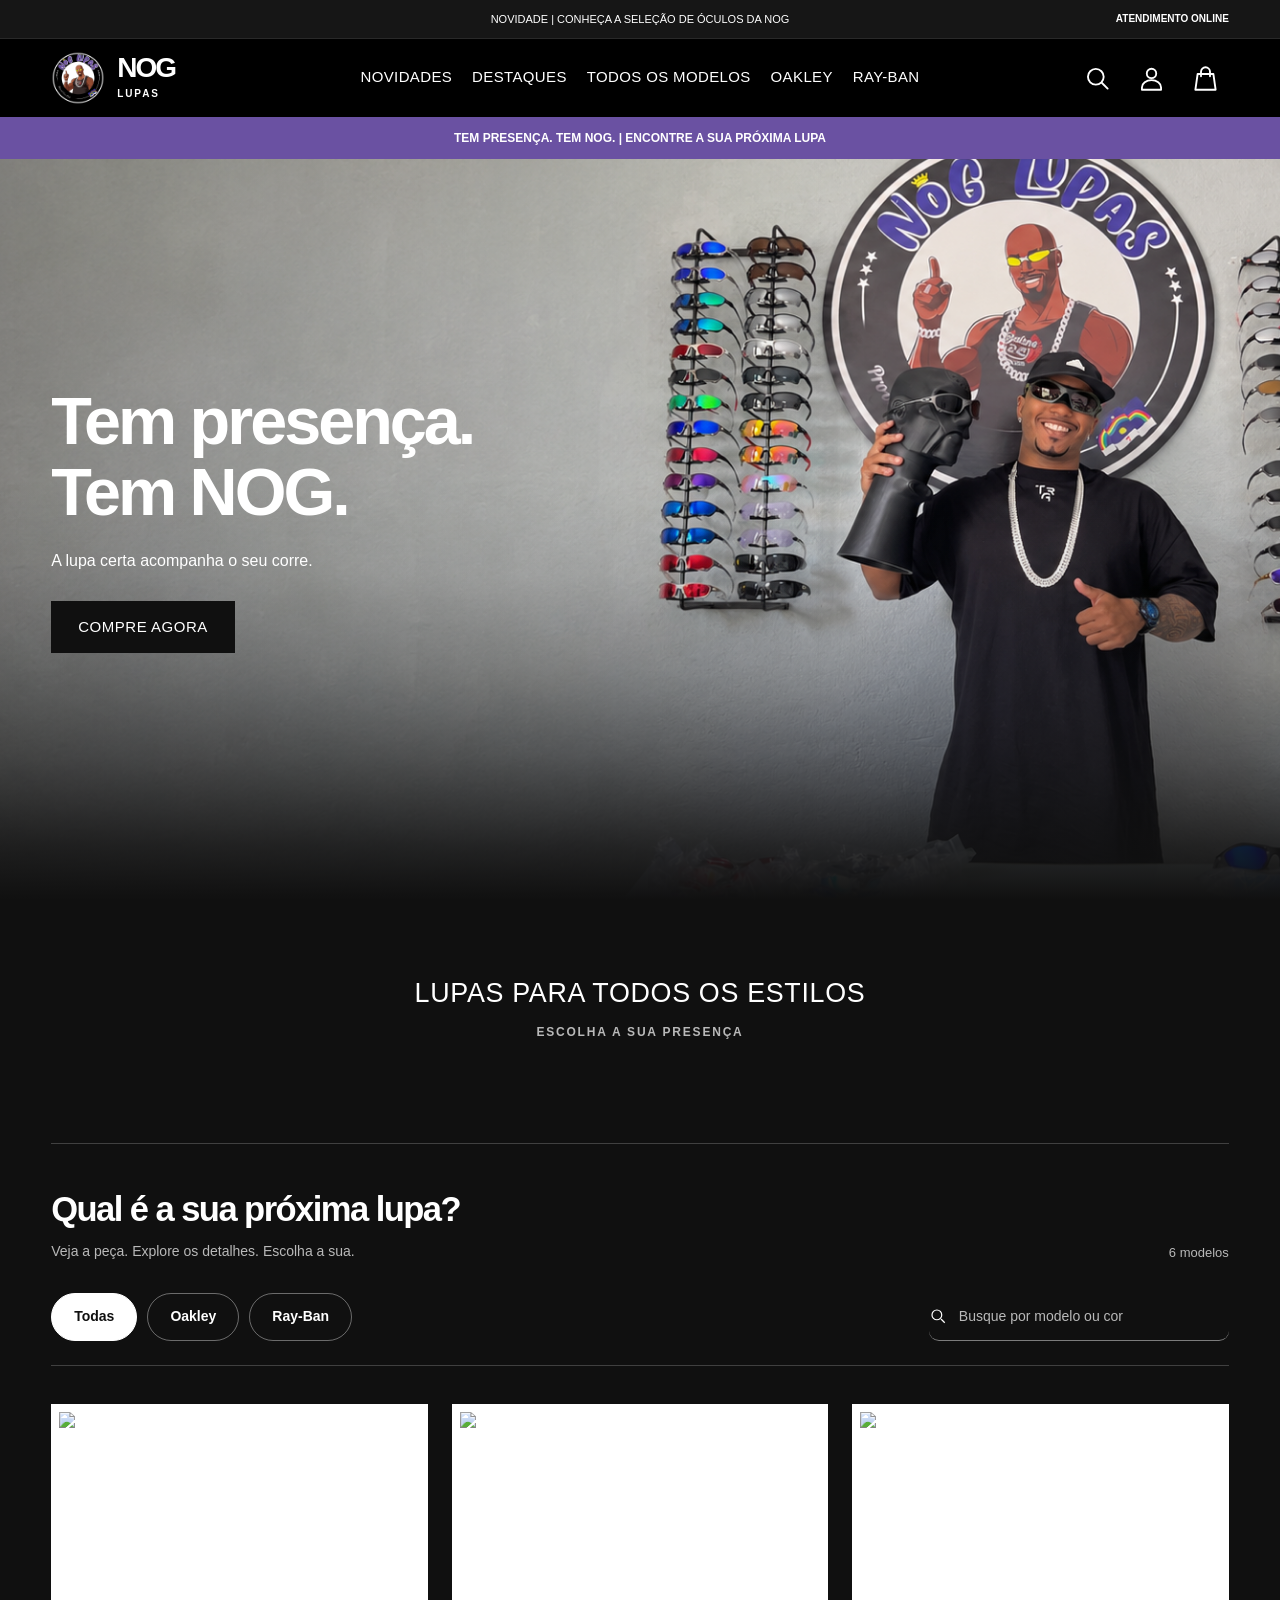
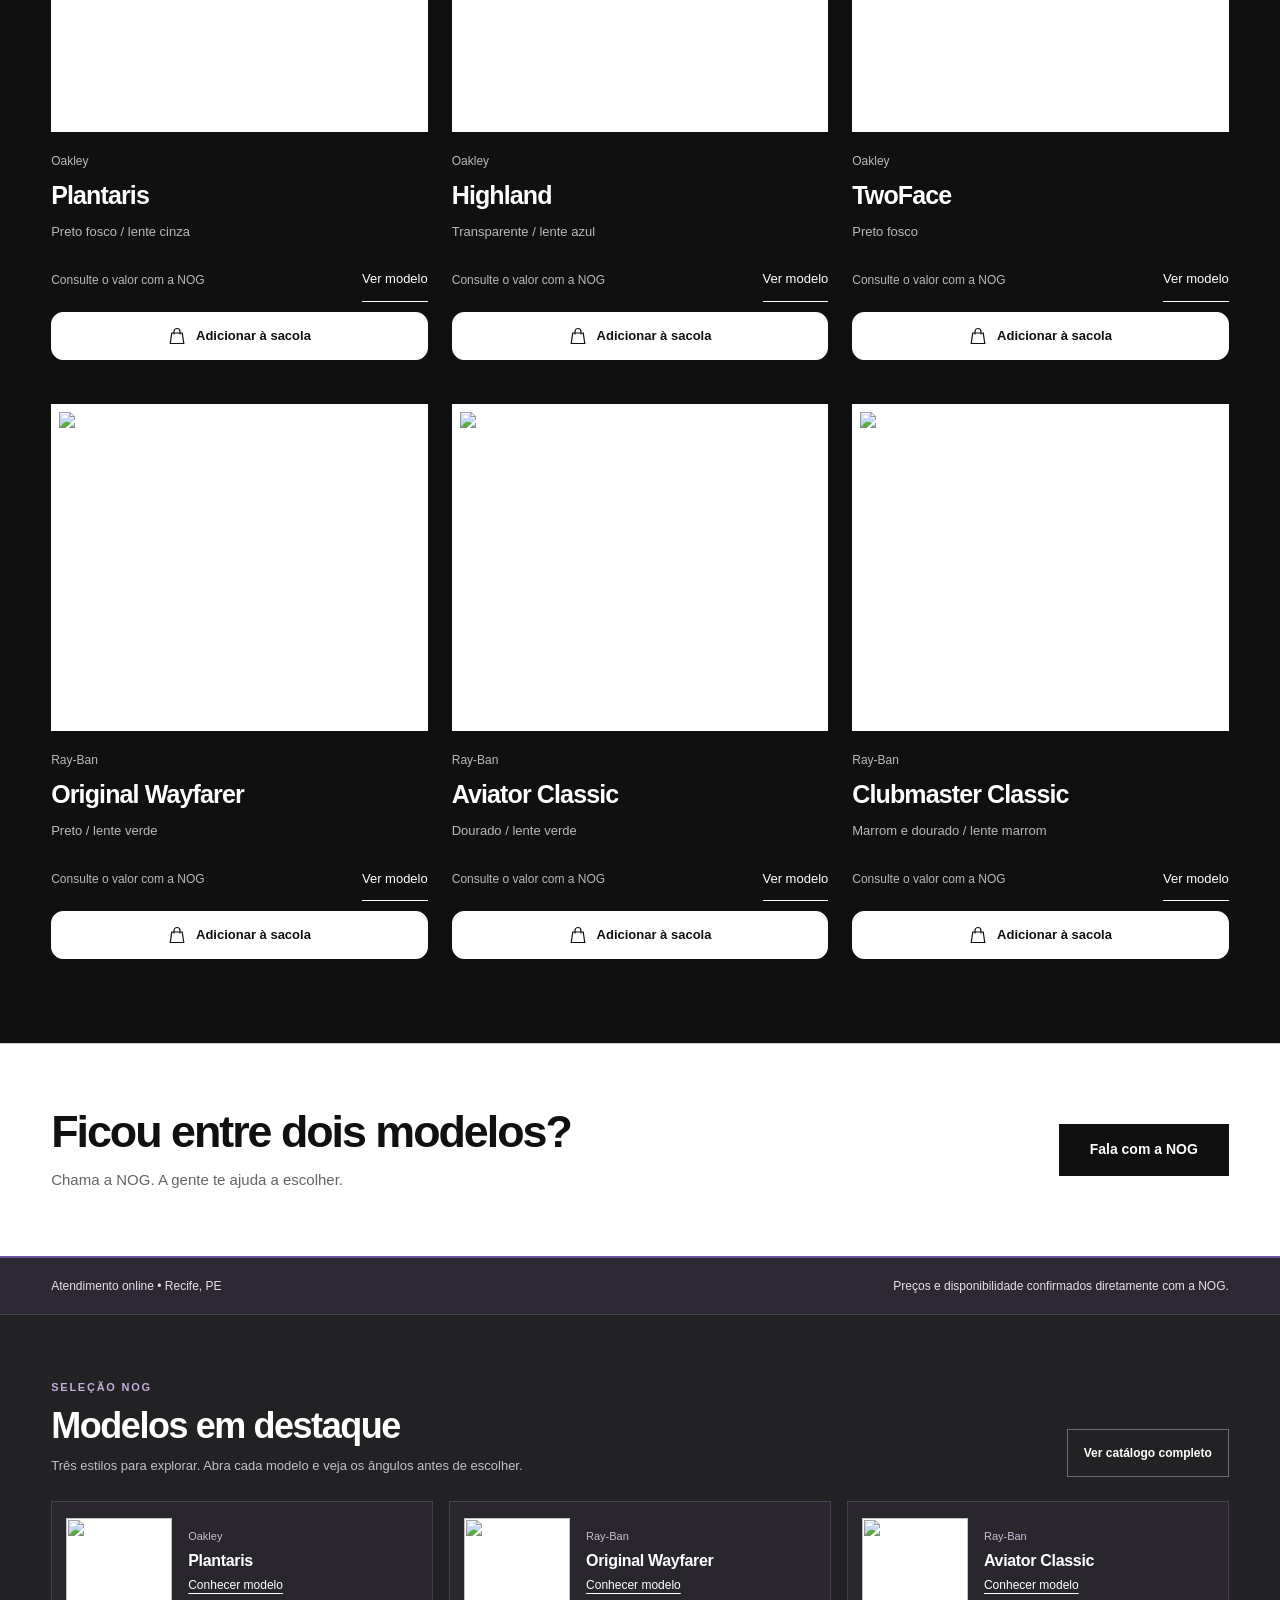
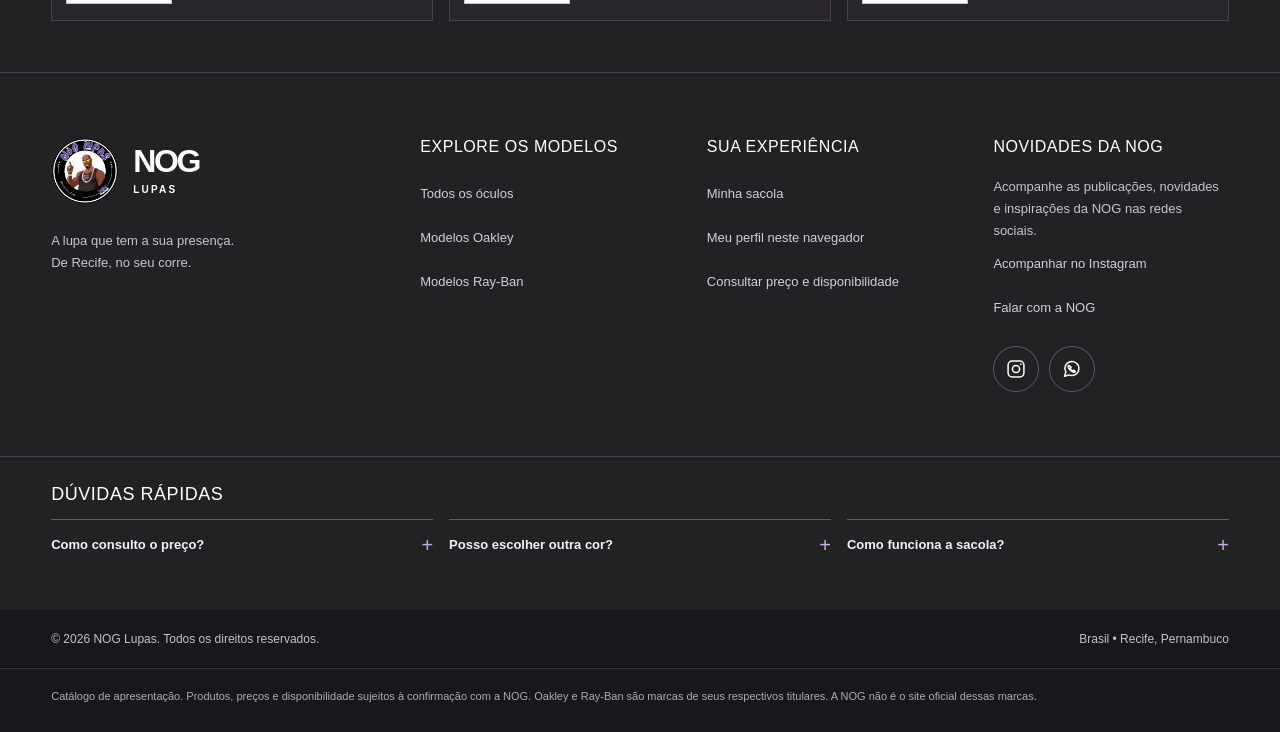
==== index.html @ bde52655 "feat: publica site NOG Lupas com cabeçalho roxo, catálogo e destaques" ====
<!doctype html>
<html lang="pt-BR">

<head>
    <meta charset="utf-8">
    <meta name="viewport" content="width=device-width, initial-scale=1">
    <meta name="theme-color" content="#101010">
    <meta name="description" content="NOG Lupas. Escolha seu modelo, explore os detalhes e fale com a NOG.">
    <title>NOG Lupas | Escolha seu próximo olhar</title>

    <link rel="icon" href="assets/logo.webp?v=20261110" type="image/webp">
    <link rel="shortcut icon" href="assets/logo.webp?v=20261110" type="image/webp">
    <link rel="apple-touch-icon" href="assets/logo.webp?v=20261110">

    <script src="nog-ajustes.js?v=20261110"></script>

    <style>
        :root {
            --black: #101010;
            --white: #fff;
            --surface: #f2f2f2;
            --grey: #656565;
            --line: #d4d4d4;
            --green: #126544;
            --shade: rgba(0, 0, 0, .64);
            --font: Arial, Helvetica, sans-serif;
            --gutter: clamp(20px, 4vw, 72px);
        }

        * {
            box-sizing: border-box;
        }

        html {
            overflow-x: clip;
            scroll-padding-top: 100px;
            scroll-behavior: smooth;
        }

        body {
            margin: 0;
            overflow-x: clip;
            background: var(--white);
            color: var(--black);
            font: 16px/1.5 var(--font);
        }

        button,
        input,
        select {
            font: inherit;
            color: inherit;
        }

        button,
        a,
        input,
        select,
        summary {
            -webkit-tap-highlight-color: transparent;
        }

        button {
            cursor: pointer;
            border-radius: 0;
        }

        a {
            color: inherit;
            text-decoration: none;
        }

        img {
            display: block;
            max-width: 100%;
        }

        h1,
        h2,
        h3,
        p {
            margin: 0;
        }

        h1,
        h2,
        h3 {
            line-height: 1.06;
            letter-spacing: -.045em;
            text-wrap: balance;
            overflow-wrap: break-word;
        }

        button:disabled {
            opacity: .45;
            cursor: not-allowed;
        }

        button:active,
        .cta:active {
            transform: translateY(1px);
        }

        :is(a, button, input, select, summary, [tabindex]):focus-visible {
            outline: 3px solid var(--green);
            outline-offset: 4px;
        }

        .site-header :focus-visible,
        .hero :focus-visible {
            outline-color: var(--white);
        }

        [hidden] {
            display: none !important;
        }

        svg {
            width: 22px;
            height: 22px;
            stroke: currentColor;
            stroke-width: 1.6;
            fill: none;
            flex-shrink: 0;
        }

        .shell {
            max-width: 1560px;
            margin-inline: auto;
            padding-inline: var(--gutter);
        }

        .skip {
            position: fixed;
            top: -100px;
            left: 20px;
            z-index: 100;
            padding: 12px;
            background: var(--white);
        }

        .skip:focus {
            top: 10px;
        }

        .site-header {
            position: sticky;
            top: 0;
            z-index: 30;
            background: var(--black);
            color: var(--white);
        }

        .header-inner {
            height: 88px;
            display: flex;
            align-items: center;
            justify-content: space-between;
            gap: 24px;
        }

        .brand {
            display: flex;
            gap: 12px;
            align-items: center;
            flex-shrink: 0;
        }

        .brand img {
            width: 52px;
            height: 52px;
            border-radius: 50%;
            object-fit: contain;
            filter: none !important;
            opacity: 1 !important;
            mix-blend-mode: normal !important;
            background: transparent !important;
        }

        .brand strong {
            font-size: 27px;
            letter-spacing: -.06em;
            line-height: 1;
        }

        .brand small {
            display: block;
            font-size: 11px;
            letter-spacing: .16em;
            margin-top: 4px;
        }

        .main-nav {
            display: flex;
            align-items: center;
            gap: 36px;
        }

        .main-nav a {
            font-size: 14px;
            min-height: 48px;
            display: flex;
            align-items: center;
            border-bottom: 2px solid transparent;
        }

        .main-nav a:hover {
            border-bottom-color: currentColor;
        }

        .header-actions {
            display: flex;
            gap: 12px;
            align-items: center;
        }

        .icon-btn {
            border: 1px solid transparent;
            background: transparent;
            min-width: 48px;
            min-height: 48px;
            display: inline-flex;
            align-items: center;
            justify-content: center;
            padding: 10px;
        }

        .icon-btn:hover {
            border-color: currentColor;
        }

        .contact-link {
            min-height: 48px;
            display: flex;
            align-items: center;
            font-size: 13px;
            gap: 10px;
        }

        .menu-button {
            display: none;
        }

        .mobile-nav {
            padding: 8px var(--gutter) 20px;
            border-top: 1px solid var(--grey);
        }

        .mobile-nav a {
            display: flex;
            min-height: 50px;
            align-items: center;
            font-size: 15px;
        }

        .hero {
            height: calc(100svh - 88px);
            min-height: 560px;
            max-height: 1000px;
            position: relative;
            isolation: isolate;
            color: var(--white);
            background: var(--black);
            display: flex;
            align-items: end;
            justify-content: center;
            text-align: center;
        }

        .hero>img {
            position: absolute;
            inset: 0;
            width: 100%;
            height: 100%;
            object-fit: cover;
            object-position: center 42%;
            z-index: -2;
        }

        .hero::after {
            content: "";
            position: absolute;
            inset: 45% 0 0;
            background: linear-gradient(transparent, var(--shade));
            z-index: -1;
        }

        .hero-copy {
            padding: 40px 20px 56px;
        }

        .hero h1 {
            font-size: clamp(42px, 5vw, 78px);
            font-weight: 700;
            max-width: 900px;
            margin: auto;
        }

        .hero p {
            font-size: 16px;
            margin: 18px 0 24px;
        }

        .cta {
            display: inline-flex;
            justify-content: center;
            align-items: center;
            min-height: 52px;
            padding: 12px 30px;
            border: 1px solid var(--white);
            background: var(--white);
            color: var(--black);
            font-size: 14px;
            font-weight: 700;
            white-space: nowrap;
        }

        .cta:hover {
            background: var(--black);
            color: var(--white);
        }

        .catalog {
            padding-block: 72px;
        }

        .catalog-head {
            display: flex;
            align-items: end;
            justify-content: space-between;
            gap: 24px;
        }

        .catalog h2 {
            font-size: clamp(34px, 4vw, 52px);
        }

        .catalog-head p {
            color: var(--grey);
            margin-top: 12px;
            font-size: 15px;
        }

        .catalog-count {
            font-size: 13px;
            white-space: nowrap;
            color: var(--grey);
        }

        .toolbar {
            display: flex;
            align-items: center;
            justify-content: space-between;
            gap: 24px;
            border-bottom: 1px solid var(--line);
            margin: 32px 0;
            padding-bottom: 20px;
        }

        .brand-filters {
            display: flex;
            gap: 8px;
        }

        .filter {
            min-height: 48px;
            padding: 10px 24px;
            background: var(--white);
            border: 1px solid var(--line);
            font-size: 14px;
            white-space: nowrap;
        }

        .filter:hover {
            border-color: var(--black);
        }

        .filter[aria-pressed="true"] {
            background: var(--black);
            color: var(--white);
            border-color: var(--black);
        }

        .search-box {
            display: flex;
            align-items: center;
            gap: 12px;
            border-bottom: 1px solid var(--grey);
            width: min(100%, 300px);
        }

        .search-box input {
            width: 100%;
            border: 0;
            background: transparent;
            min-height: 48px;
            min-width: 0;
            font-size: 14px;
            padding: 8px 0;
        }

        .search-box svg {
            width: 18px;
        }

        .product-grid {
            display: grid;
            grid-template-columns: repeat(3, minmax(0, 1fr));
            gap: 44px 24px;
        }

        .product {
            min-width: 0;
        }

        .product-open {
            width: 100%;
            display: block;
            border: 0;
            padding: 0;
            text-align: left;
            background: transparent;
        }

        .product-image {
            position: relative;
            aspect-ratio: 1.15;
            background: var(--surface);
            display: flex;
            align-items: center;
            justify-content: center;
            padding: 20px;
            overflow: clip;
        }

        .product-image img {
            width: 100%;
            height: 100%;
            object-fit: contain;
            mix-blend-mode: normal;
            background: transparent;
        }

        .product-open:hover .product-name {
            text-decoration: underline;
            text-underline-offset: 5px;
        }

        .view-label {
            position: absolute;
            bottom: 12px;
            right: 16px;
            font-size: 11px;
            display: flex;
            gap: 6px;
            align-items: center;
        }

        .view-label svg {
            width: 16px;
            height: 16px;
        }

        .product-brand {
            display: block;
            font-size: 12px;
            color: var(--grey);
            margin-top: 20px;
        }

        .product-name {
            display: block;
            font-size: 25px;
            margin-top: 7px;
            font-weight: 700;
            letter-spacing: -.035em;
        }

        .product-color {
            font-size: 13px;
            color: var(--grey);
            margin-top: 8px;
            display: block;
        }

        .product-bottom {
            margin-top: 16px;
            display: flex;
            align-items: center;
            justify-content: space-between;
            gap: 12px;
            flex-wrap: wrap;
        }

        .product-bottom>span {
            font-size: 12px;
            color: var(--grey);
        }

        .detail-button {
            border: 0;
            border-bottom: 1px solid var(--black);
            background: transparent;
            padding: 8px 0;
            min-height: 44px;
            font-size: 13px;
        }

        .detail-button:hover {
            color: var(--green);
        }

        .empty {
            padding: 60px 0;
        }

        .empty p {
            color: var(--grey);
            margin-top: 10px;
        }

        .empty button {
            margin-top: 20px;
        }

        .closing {
            border-top: 1px solid var(--line);
            padding-block: 64px;
            display: flex;
            gap: 32px;
            justify-content: space-between;
            align-items: center;
        }

        .closing h2 {
            font-size: clamp(30px, 3.5vw, 48px);
            max-width: 650px;
        }

        .closing p {
            margin-top: 14px;
            color: var(--grey);
            font-size: 15px;
        }

        .cta-dark {
            background: var(--black);
            color: var(--white);
            border-color: var(--black);
        }

        .cta-dark:hover {
            background: var(--green);
            border-color: var(--green);
        }

        footer {
            border-top: 1px solid var(--line);
            padding-block: 28px;
        }

        .footer-top {
            display: flex;
            align-items: center;
            justify-content: space-between;
            gap: 24px;
            font-size: 13px;
        }

        .footer-links {
            display: flex;
            gap: 24px;
        }

        .footer-links a {
            display: inline-flex;
            align-items: center;
            min-height: 44px;
        }

        .credits {
            color: var(--grey);
            font-size: 11px;
            margin-top: 20px;
            max-width: 960px;
        }

        .credits a {
            text-decoration: underline;
            text-underline-offset: 3px;
        }

        .product-dialog {
            border: 0;
            padding: 0;
            width: calc(100% - 48px);
            max-width: 1320px;
            max-height: calc(100svh - 48px);
            background: var(--white);
            color: var(--black);
            overflow: auto;
        }

        .product-dialog::backdrop {
            background: var(--shade);
        }

        .dialog-close {
            position: absolute;
            right: 12px;
            top: 12px;
            z-index: 4;
            background: var(--white);
        }

        .product-layout {
            display: grid;
            grid-template-columns: minmax(0, 1.5fr) minmax(0, 1fr);
        }

        .viewer-side {
            min-width: 0;
            background: var(--white);
            padding: 36px 28px 24px;
            display: flex;
            flex-direction: column;
        }

        .viewer-stage {
            height: 440px;
            display: flex;
            align-items: center;
            justify-content: center;
            touch-action: pan-y;
            cursor: grab;
            overflow: clip;
            position: relative;
        }

        .viewer-stage:active {
            cursor: grabbing;
        }

        .viewer-stage img {
            width: 100%;
            height: 100%;
            object-fit: contain;
            mix-blend-mode: normal;
            background: transparent;
            user-select: none;
            -webkit-user-drag: none;
        }

        .viewer-stage.zoomed {
            cursor: zoom-out;
        }

        .viewer-stage.zoomed img {
            transform: scale(1.55);
        }

        .image-error {
            font-size: 14px;
            padding: 24px;
            text-align: center;
            color: var(--grey);
        }

        .angle-controls {
            display: flex;
            justify-content: space-between;
            align-items: center;
            gap: 12px;
        }

        .angle-title {
            font-size: 12px;
            min-height: 24px;
            display: flex;
            align-items: center;
            justify-content: center;
            text-align: center;
            color: var(--grey);
        }

        .angle-control-center {
            display: flex;
            gap: 8px;
            align-items: center;
        }

        .viewer-help {
            font-size: 12px;
            color: var(--grey);
            text-align: center;
            margin-top: 16px;
        }

        .thumbnails {
            display: flex;
            gap: 8px;
            overflow-x: auto;
            padding: 12px 4px 6px;
            margin-top: 10px;
        }

        .thumbnail {
            flex: 0 0 72px;
            width: 72px;
            height: 64px;
            background: var(--white);
            border: 1px solid var(--line);
            padding: 4px;
        }

        .thumbnail[aria-pressed="true"] {
            border: 2px solid var(--black);
        }

        .thumbnail img {
            width: 100%;
            height: 100%;
            object-fit: contain;
            mix-blend-mode: normal;
        }

        .product-info {
            padding: 68px 36px 36px;
        }

        .modal-brand {
            font-size: 13px;
            color: var(--grey);
            margin-bottom: 10px;
        }

        .product-info h2 {
            font-size: 40px;
        }

        .modal-color {
            font-size: 15px;
            margin-top: 16px;
            color: var(--grey);
        }

        .model-description {
            font-size: 15px;
            margin-top: 26px;
            max-width: 360px;
        }

        .model-code {
            font-size: 12px;
            color: var(--grey);
            margin-top: 16px;
        }

        .request-label {
            font-size: 13px;
            display: block;
            margin-top: 28px;
        }

        .request-input {
            border: 1px solid var(--grey);
            padding: 12px;
            min-height: 48px;
            width: 100%;
            margin-top: 8px;
            font-size: 14px;
        }

        .product-info .cta {
            margin-top: 24px;
            width: 100%;
            padding-inline: 12px;
        }

        .secondary-action {
            display: block;
            background: transparent;
            border: 0;
            text-decoration: underline;
            text-underline-offset: 4px;
            min-height: 44px;
            font-size: 12px;
            padding: 10px 0;
        }

        .request-status {
            font-size: 11px;
            color: var(--grey);
            min-height: 34px;
            margin-top: 4px;
        }

        .details {
            border-top: 1px solid var(--line);
            margin-top: 24px;
        }

        .details summary {
            min-height: 52px;
            display: flex;
            align-items: center;
            justify-content: space-between;
            cursor: pointer;
            font-size: 13px;
            list-style: none;
        }

        .details summary::after {
            content: "+";
            font-size: 22px;
        }

        .details[open] summary::after {
            content: "−";
        }

        .details p {
            font-size: 12px;
            color: var(--grey);
            padding-bottom: 12px;
        }

        .details a {
            text-decoration: underline;
        }

        .modal-pager {
            display: flex;
            border-top: 1px solid var(--line);
            justify-content: space-between;
            padding: 12px 24px;
            gap: 16px;
        }

        .modal-pager button {
            min-height: 44px;
            background: transparent;
            border: 0;
            font-size: 13px;
        }

        .sr-only {
            position: absolute;
            width: 1px;
            height: 1px;
            clip-path: inset(50%);
            overflow: clip;
            white-space: nowrap;
        }

        @media (min-width: 1800px) {
            .hero>img {
                object-position: center 35%;
            }
        }

        @media (max-width: 900px) {
            .main-nav {
                gap: 20px;
            }

            .contact-link span {
                display: none;
            }

            .header-actions {
                gap: 0;
            }

            .product-layout {
                grid-template-columns: minmax(0, 1.2fr) minmax(0, 1fr);
            }

            .viewer-stage {
                height: 340px;
            }

            .product-info {
                padding: 64px 24px 24px;
            }

            .product-info h2 {
                font-size: 32px;
            }

            .viewer-side {
                padding-inline: 16px;
            }
        }

        @media (max-width: 700px) {
            html {
                scroll-padding-top: 80px;
            }

            .header-inner {
                height: 76px;
            }

            .brand img {
                width: 44px;
                height: 44px;
            }

            .brand strong {
                font-size: 24px;
            }

            .brand small {
                font-size: 10px;
            }

            .main-nav {
                display: none;
            }

            .menu-button {
                display: inline-flex;
            }

            .hero {
                height: calc(100svh - 76px);
                min-height: 540px;
            }

            .hero>img {
                object-position: 36% center;
            }

            .hero-copy {
                padding-bottom: 44px;
                width: 100%;
            }

            .hero h1 {
                font-size: 44px;
                max-width: 340px;
            }

            .hero p {
                font-size: 14px;
                max-width: 280px;
                margin: 16px auto 24px;
            }

            .catalog {
                padding-block: 44px;
            }

            .catalog-head {
                align-items: start;
            }

            .catalog-head h2 {
                font-size: 33px;
            }

            .catalog-head p {
                font-size: 13px;
            }

            .catalog-count {
                font-size: 11px;
                padding-top: 8px;
            }

            .toolbar {
                display: block;
                margin-block: 24px;
                padding-bottom: 16px;
            }

            .brand-filters {
                display: grid;
                grid-template-columns: repeat(3, minmax(0, 1fr));
                gap: 8px;
            }

            .filter {
                padding: 10px 12px;
                font-size: 13px;
            }

            .search-box {
                width: 100%;
                margin-top: 16px;
            }

            .product-grid {
                grid-template-columns: repeat(2, minmax(0, 1fr));
                gap: 28px 12px;
            }

            .product-image {
                aspect-ratio: 1;
                padding: 8px;
            }

            .view-label {
                font-size: 9px;
                bottom: 8px;
                right: 8px;
            }

            .view-label svg {
                width: 13px;
                height: 13px;
            }

            .product-brand {
                margin-top: 14px;
                font-size: 11px;
            }

            .product-name {
                font-size: 21px;
            }

            .product-color {
                font-size: 11px;
                min-height: 34px;
            }

            .product-bottom {
                display: block;
                margin-top: 8px;
            }

            .product-bottom>span {
                font-size: 10px;
                display: block;
            }

            .detail-button {
                font-size: 12px;
            }

            .closing {
                padding-block: 40px;
                display: block;
            }

            .closing h2 {
                font-size: 33px;
            }

            .closing p {
                font-size: 14px;
            }

            .closing .cta {
                margin-top: 24px;
            }

            .footer-top {
                align-items: start;
                flex-direction: column;
                gap: 12px;
            }

            .footer-links {
                gap: 24px;
            }

            .product-dialog {
                width: calc(100% - 20px);
                max-height: calc(100svh - 20px);
            }

            .product-layout {
                grid-template-columns: minmax(0, 1fr);
            }

            .viewer-side {
                padding: 44px 12px 16px;
            }

            .viewer-stage {
                height: 260px;
            }

            .viewer-help {
                font-size: 11px;
            }

            .thumbnail {
                flex-basis: 64px;
                width: 64px;
                height: 56px;
            }

            .product-info {
                padding: 28px 24px;
            }

            .product-info h2 {
                font-size: 34px;
            }

            .model-description {
                margin-top: 20px;
            }

            .modal-pager {
                padding-inline: 16px;
            }

            .modal-pager button {
                font-size: 12px;
            }

            .viewer-stage.zoomed img {
                transform: scale(1.25);
            }
        }

        @media (prefers-reduced-motion: reduce) {
            html {
                scroll-behavior: auto;
            }

            *,
            *::before,
            *::after {
                animation: none !important;
                transition: none !important;
            }
        }
    </style>
</head>

<body>
    <a href="#catalogo" class="skip">Pular para os modelos</a>

    <header class="site-header">
        <div class="header-inner shell">
            <a class="brand" href="#inicio" aria-label="NOG Lupas, início">
                <img src="assets/logo.webp?v=20261110" width="52" height="52" alt="Logo NOG Lupas">
                <div>
                    <strong>NOG</strong>
                    <small>LUPAS</small>
                </div>
            </a>

            <nav class="main-nav" aria-label="Navegação principal">
                <a href="#catalogo" data-brand-link="Todas">Todos os modelos</a>
                <a href="#catalogo" data-brand-link="Oakley">Oakley</a>
                <a href="#catalogo" data-brand-link="Ray-Ban">Ray-Ban</a>
            </nav>

            <div class="header-actions">
                <button class="icon-btn" id="search-trigger" aria-label="Buscar modelo">
                    <svg viewBox="0 0 24 24" aria-hidden="true">
                        <circle cx="10.5" cy="10.5" r="6.5" />
                        <path d="m16 16 5 5" />
                    </svg>
                </button>

                <a class="contact-link" aria-label="Falar com a NOG pelo WhatsApp"
                    href="https://wa.me/message/JSIBLEUALLYUP1" target="_blank" rel="noopener">
                    <svg viewBox="0 0 24 24" aria-hidden="true">
                        <path d="M20 11a8 8 0 0 1-8 8 9 9 0 0 1-4-.8L3 20l1.7-5A8 8 0 1 1 20 11Z" />
                    </svg>
                    <span>Fala com a NOG</span>
                </a>

                <button class="icon-btn menu-button" id="menu-toggle" aria-expanded="false" aria-controls="mobile-nav"
                    aria-label="Abrir menu">
                    <svg viewBox="0 0 24 24" aria-hidden="true">
                        <path d="M3 6h18M3 12h18M3 18h18" />
                    </svg>
                </button>
            </div>
        </div>

        <nav id="mobile-nav" class="mobile-nav" aria-label="Menu no celular" hidden>
            <a href="#catalogo" data-brand-link="Todas">Todos os modelos</a>
            <a href="#catalogo" data-brand-link="Oakley">Oakley</a>
            <a href="#catalogo" data-brand-link="Ray-Ban">Ray-Ban</a>
        </nav>
    </header>

    <main>
        <section id="inicio" class="hero" aria-labelledby="hero-title">
            <img id="campaign" width="2592" height="1170" fetchpriority="high" alt="Campanha NOG Lupas">

            <div class="hero-copy">
                <h1 id="hero-title">Seu estilo não passa despercebido.</h1>
                <p>Escolha a lupa que tem a sua presença.</p>
                <a href="#catalogo" class="cta">Encontre seu modelo</a>
            </div>
        </section>

        <section id="catalogo" class="catalog shell" aria-labelledby="catalog-title">
            <div class="catalog-head">
                <div>
                    <h2 id="catalog-title">Qual é a sua próxima lupa?</h2>
                    <p>Veja a peça. Explore os detalhes. Escolha a sua.</p>
                </div>
                <span id="count" class="catalog-count" aria-live="polite"></span>
            </div>

            <div class="toolbar">
                <div class="brand-filters" role="group" aria-label="Filtrar por marca">
                    <button class="filter" data-brand="Todas" aria-pressed="true">Todas</button>
                    <button class="filter" data-brand="Oakley" aria-pressed="false">Oakley</button>
                    <button class="filter" data-brand="Ray-Ban" aria-pressed="false">Ray-Ban</button>
                </div>

                <label class="search-box">
                    <svg viewBox="0 0 24 24" aria-hidden="true">
                        <circle cx="10.5" cy="10.5" r="6.5" />
                        <path d="m16 16 5 5" />
                    </svg>
                    <span class="sr-only">Buscar modelo ou cor</span>
                    <input id="search" type="search" placeholder="Busque por modelo ou cor" autocomplete="off">
                </label>
            </div>

            <div id="products" class="product-grid"></div>

            <div id="empty" class="empty" hidden>
                <h3>Essa lupa ainda não apareceu por aqui.</h3>
                <p>Tente outro nome ou explore todas as marcas.</p>
                <button id="reset-search" class="filter">
                    Ver todos os modelos
                </button>
            </div>

            <noscript>
                <p>
                    Ative o JavaScript para explorar o catálogo ou
                    <a href="https://wa.me/message/JSIBLEUALLYUP1">
                        fale com a NOG
                    </a>.
                </p>
            </noscript>
        </section>

        <section class="closing shell">
            <div>
                <h2>Ficou entre dois modelos?</h2>
                <p>Chama a NOG. A gente te ajuda a escolher.</p>
            </div>
            <a class="cta cta-dark" href="https://wa.me/message/JSIBLEUALLYUP1" target="_blank" rel="noopener">
                Fala com a NOG
            </a>
        </section>
    </main>

    <footer class="shell">
        <div class="footer-top">
            <a href="#inicio" class="brand">
                <img src="assets/logo.webp?v=20261110" width="44" height="44" alt="Logo NOG Lupas">
                <div>
                    <strong>NOG</strong>
                    <small>LUPAS</small>
                </div>
            </a>

            <span>Atendimento online. Recife, PE.</span>

            <div class="footer-links">
                <a href="https://www.instagram.com/nog_081/" target="_blank" rel="noopener">Instagram</a>
                <a href="https://wa.me/message/JSIBLEUALLYUP1" target="_blank" rel="noopener">WhatsApp</a>
            </div>
        </div>

        <p class="credits">
            NOG Lupas © <span id="year"></span>.
            Catálogo de apresentação com referências visuais dos sites oficiais
            <a href="https://www.oakley.com/pt-br" target="_blank" rel="noopener">Oakley</a>
            e
            <a href="https://www.ray-ban.com/brazil" target="_blank" rel="noopener">Ray-Ban</a>.
            Consulte modelos, valores e disponibilidade com a NOG.
            A NOG não é o site oficial dessas marcas.
        </p>
    </footer>

    <dialog class="product-dialog" id="product-dialog" aria-labelledby="model-title">
        <button id="dialog-close" class="icon-btn dialog-close" aria-label="Fechar modelo">
            <svg viewBox="0 0 24 24" aria-hidden="true">
                <path d="m5 5 14 14M19 5 5 19" />
            </svg>
        </button>

        <div class="product-layout">
            <div class="viewer-side">
                <div id="viewer-stage" class="viewer-stage" tabindex="0"
                    aria-label="Visualização por ângulos. Arraste ou use as setas do teclado.">
                    <img id="model-image" alt="" draggable="false">
                    <p class="image-error" id="image-error" hidden>
                        A imagem não carregou. Selecione outro ângulo
                        ou abra a referência oficial.
                    </p>
                </div>

                <div class="angle-controls">
                    <button id="previous-angle" class="icon-btn" aria-label="Ângulo anterior">
                        <svg viewBox="0 0 24 24" aria-hidden="true">
                            <path d="m14 6-6 6 6 6" />
                        </svg>
                    </button>

                    <span id="angle-title" class="angle-title" aria-live="polite"></span>

                    <div class="angle-control-center">
                        <button id="next-angle" class="icon-btn" aria-label="Próximo ângulo">
                            <svg viewBox="0 0 24 24" aria-hidden="true">
                                <path d="m10 6 6 6-6 6" />
                            </svg>
                        </button>

                        <button id="zoom" class="icon-btn" aria-label="Ampliar peça" aria-pressed="false">
                            <svg viewBox="0 0 24 24" aria-hidden="true">
                                <circle cx="10" cy="10" r="6" />
                                <path d="M7 10h6M10 7v6m5 5 5 5" />
                            </svg>
                        </button>
                    </div>
                </div>

                <p class="viewer-help">
                    Arraste para mudar de ângulo. Toque na lupa para ampliar.
                </p>
                <div id="thumbnails" class="thumbnails" role="group" aria-label="Escolher ângulo"></div>
            </div>

            <div class="product-info">
                <p id="modal-brand" class="modal-brand"></p>
                <h2 id="model-title"></h2>
                <p id="modal-color" class="modal-color"></p>
                <p id="model-description" class="model-description"></p>
                <p id="model-code" class="model-code"></p>

                <label class="request-label" for="preference">
                    Quer consultar outra cor?
                </label>

                <input id="preference" class="request-input" placeholder="Conta pra gente qual você procura"
                    maxlength="160">

                <button id="copy-request" class="secondary-action">
                    Copiar minha escolha
                </button>

                <p id="request-status" class="request-status" aria-live="polite">
                    Copie o modelo e cole na conversa com a NOG.
                </p>

                <a class="cta cta-dark" href="https://wa.me/message/JSIBLEUALLYUP1" target="_blank" rel="noopener">
                    Consultar esse modelo
                </a>

                <details class="details">
                    <summary>Sobre este modelo</summary>
                    <p>
                        Imagens e identificação da variante de referência.
                        Cores, características e disponibilidade da peça
                        vendida devem ser confirmadas com a NOG.
                    </p>
                    <p>
                        <a id="official-link" target="_blank" rel="noopener">
                            Ver referência no site da marca
                        </a>
                    </p>
                </details>
            </div>
        </div>

        <div class="modal-pager">
            <button id="previous-model">Modelo anterior</button>
            <button id="next-model">Próximo modelo</button>
        </div>
    </dialog>

    <script>
        "use strict";

        const oakBase =
            "https://assets2.oakley.com/prod-onecp-record-files/pieyewear/";

        const rayBase =
            "https://images2.ray-ban.com//prod-onecp-record-files/pieyewear/";

        function oak(code, color, views) {
            return views.map(([id, angle, label]) => ({
                label,
                url:
                    `${oakBase}${id}/0OO${code}__${color}__P21__shad__${angle}.png` +
                    "?impolicy=OO_ratio&width=768"
            }));
        }

        function ray(code, color, type, views) {
            return views.map(([id, angle, label]) => ({
                label,
                url:
                    `${rayBase}${id}/0RB${code}__${color}__${type}__shad__${angle}.png` +
                    "?impolicy=RB_Product_clone&width=720&bgc=%23f2f2f2"
            }));
        }

        const products = [
            {
                id: "plantaris",
                brand: "Oakley",
                name: "Plantaris",
                color: "Preto fosco / lente cinza",
                code: "OO9437-0163",
                description:
                    "Desenho orgânico, armação envolvente e hastes com uma presença própria.",
                official: "https://www.oakley.com/pt-br/product/W0OO9437",
                views: oak("9437", "943701", [
                    ["3d1d744d-1279-40e5-be17-b363004477f4", "qt", "Perspectiva"],
                    ["ecce80ed-acf6-489d-b131-b36300447710", "fr", "Frente"],
                    ["a84bec4f-7478-434c-9353-b36300447c7a", "lt", "Lateral"],
                    ["699af1e1-e0f1-4f11-b6c4-b3630044791f", "al1", "Armação em detalhe"],
                    ["dd1e2904-1a29-4330-b52b-b36300447a1a", "al2", "Detalhe adicional"],
                    ["45b5ea4c-8169-480e-a66c-b36300448206", "al3", "Haste em detalhe"],
                    ["743a0dcc-65e0-491e-9a91-b363004480d1", "al4", "Outro detalhe"]
                ])
            },
            {
                id: "highland",
                brand: "Oakley",
                name: "Highland",
                color: "Transparente / lente azul",
                code: "OO9522 / variante 952207",
                description:
                    "Linhas esportivas e lentes envolventes. Transparência na armação, presença no olhar.",
                official: "https://www.oakley.com/pt-br/product/W0OO9522",
                views: oak("9522", "952207", [
                    ["9f82e4b9-c734-4dc6-9eda-b3f3011df01b", "qt", "Perspectiva"],
                    ["69990b9d-0409-4128-99c2-b3f3011dee9b", "fr", "Frente"],
                    ["e6283d88-373c-4a5f-b83d-b3f3011ded2d", "lt", "Lateral"],
                    ["e1a30bcf-54f9-4aa6-a5cd-b3f3011ded22", "al1", "Armação em detalhe"],
                    ["c0976832-eaba-4154-aad4-b3f3011df01f", "al3", "Haste em detalhe"],
                    ["47396b9b-7dec-4a20-8c45-b3f3011ded2f", "al4", "Outro detalhe"]
                ])
            },
            {
                id: "twoface",
                brand: "Oakley",
                name: "TwoFace",
                color: "Preto fosco",
                code: "OO9189 / variante 918930",
                description:
                    "Armação de linhas retas e recorte inferior marcante. Um visual que vai da rua ao dia a dia.",
                official: "https://www.oakley.com/pt-br/product/W0OO9189",
                views: oak("9189", "918930", [
                    ["628cd182-0ccd-4d6e-a785-b35e00bcca14", "qt", "Perspectiva"],
                    ["65e59ea0-408c-4398-966a-b35e00bcce3c", "fr", "Frente"],
                    ["c98474a7-2438-441f-b939-b35e00bcce3d", "lt", "Lateral"],
                    ["726edd3e-3cdb-4d91-9d8b-b35e00bcceb6", "al1", "Armação em detalhe"],
                    ["6e825a09-d5ba-4323-8025-b35e00bcd3a1", "al3", "Haste em detalhe"],
                    ["f06c2bf9-396f-455f-ad91-b35e00bcd6fc", "al4", "Outro detalhe"]
                ])
            },
            {
                id: "wayfarer",
                brand: "Ray-Ban",
                name: "Original Wayfarer",
                color: "Preto / lente verde",
                code: "RB2140 / 901",
                description:
                    "O desenho de linhas fortes que faz o básico ter personalidade.",
                official:
                    "https://www.ray-ban.com/brazil/oculos-de-sol/RB2140original%20wayfarer%20classic-preto/805289126577",
                views: ray("2140", "901", "P21", [
                    ["aa3935f3-184a-4e17-a880-b35d00c65c8a", "qt", "Perspectiva"],
                    ["298c1087-b9f4-4c25-9a73-b35d00c66100", "fr", "Frente"],
                    ["93a83ecf-12ff-41d7-b7bb-b35d00c65b5c", "lt", "Lateral"],
                    ["2bcf0817-88c0-4207-8118-b35d00c65b3a", "bk", "Parte de trás"]
                ])
            },
            {
                id: "aviator",
                brand: "Ray-Ban",
                name: "Aviator Classic",
                color: "Dourado / lente verde",
                code: "RB3025 / L0205",
                description:
                    "Metal fino, lente em gota e um formato que dispensa apresentação.",
                official:
                    "https://www.ray-ban.com/brazil/oculos-de-sol/RB3025aviator%20classic-dourado-arista/805289602057",
                views: ray("3025", "L0205", "STD", [
                    ["6ad42b4b-f1af-45cc-a6c6-b35d00db1f85", "qt", "Perspectiva"],
                    ["f30f60d0-fb5d-48fb-acd4-b35d00db2212", "fr", "Frente"],
                    ["66890e64-3791-41a5-a3ca-b35d00db2550", "lt", "Lateral"],
                    ["85e80a2c-c5dd-4319-b3c7-b35d00db2467", "bk", "Parte de trás"]
                ])
            },
            {
                id: "clubmaster",
                brand: "Ray-Ban",
                name: "Clubmaster Classic",
                color: "Marrom e dourado / lente marrom",
                code: "RB3016 / 687853",
                description:
                    "A parte superior da armação em destaque e o metal desenhando o restante.",
                official:
                    "https://www.ray-ban.com/brazil/oculos-de-sol/RB3016clubmaster%20classic-marrom%20e%20ouro/8056262889312",
                views: ray("3016", "687853", "P21", [
                    ["0a078249-7a7b-4d65-86bb-b37200c67939", "qt", "Perspectiva"],
                    ["ec855cea-c136-41b2-a53f-b37200c67898", "fr", "Frente"],
                    ["13693e03-5ed4-4693-b1d2-b37200c678a3", "lt", "Lateral"],
                    ["7f9a30bb-5819-4ecc-a317-b37200c67890", "bk", "Parte de trás"]
                ])
            }
        ];

        const $ = selector => document.querySelector(selector);
        const $$ = selector => [...document.querySelectorAll(selector)];

        $("#campaign").src = "assets/campanha-nog.png";
        $("#year").textContent = new Date().getFullYear();

        const normalize = text =>
            text.normalize("NFD")
                .replace(/[\u0300-\u036f]/g, "")
                .toLowerCase();

        let brand = "Todas";
        let visible = [...products];
        let selected = null;
        let frame = 0;
        let returnFocus = null;
        let drag = null;

        const rotateIcon = `
      <svg viewBox="0 0 24 24" aria-hidden="true">
        <path d="M4 11a8 8 0 1 1 1 6M4 5v6h6"/>
      </svg>
    `;

        function createCard(product) {
            const article = document.createElement("article");
            article.className = "product";

            article.innerHTML = `
        <button class="product-open"
                data-open="${product.id}"
                aria-label="Ver ${product.brand} ${product.name}">
          <span class="product-image">
            <img src="${product.views[0].url}"
                 alt="${product.brand} ${product.name}, ${product.color}"
                 width="720" height="600" loading="lazy">
            <span class="view-label">
              ${rotateIcon}
              Ver ângulos
            </span>
          </span>
          <span class="product-brand">${product.brand}</span>
          <span class="product-name">${product.name}</span>
          <span class="product-color">${product.color}</span>
        </button>
        <div class="product-bottom">
          <span>Consulte o valor com a NOG</span>
          <button class="detail-button"
                  data-open="${product.id}"
                  aria-label="Detalhes de ${product.name}">
            Ver modelo
          </button>
        </div>
      `;

            return article;
        }

        function render() {
            const query = normalize($("#search").value.trim());

            visible = products.filter(product => {
                const matchesBrand =
                    brand === "Todas" || product.brand === brand;

                const searchable = normalize([
                    product.brand,
                    product.name,
                    product.color,
                    product.code
                ].join(" "));

                return matchesBrand && searchable.includes(query);
            });

            $("#products").replaceChildren(...visible.map(createCard));
            $("#empty").hidden = visible.length > 0;

            $("#count").textContent =
                `${visible.length} ${visible.length === 1 ? "modelo" : "modelos"}`;

            $$("[data-brand]").forEach(button => {
                button.setAttribute(
                    "aria-pressed",
                    String(button.dataset.brand === brand)
                );
            });
        }

        function closeMenu() {
            $("#mobile-nav").hidden = true;
            $("#menu-toggle").setAttribute("aria-expanded", "false");
            $("#menu-toggle").setAttribute("aria-label", "Abrir menu");
        }

        $("#menu-toggle").onclick = () => {
            const open = $("#mobile-nav").hidden;

            $("#mobile-nav").hidden = !open;
            $("#menu-toggle").setAttribute("aria-expanded", String(open));
            $("#menu-toggle").setAttribute(
                "aria-label",
                open ? "Fechar menu" : "Abrir menu"
            );
        };

        $$("[data-brand-link]").forEach(link => {
            link.onclick = () => {
                brand = link.dataset.brandLink;
                $("#search").value = "";
                render();
                closeMenu();
            };
        });

        $$("[data-brand]").forEach(button => {
            button.onclick = () => {
                brand = button.dataset.brand;
                render();
            };
        });

        $("#search").addEventListener("input", render);

        $("#reset-search").onclick = () => {
            brand = "Todas";
            $("#search").value = "";
            render();
        };

        $("#search-trigger").onclick = () => {
            closeMenu();
            $("#catalogo").scrollIntoView();
            $("#search").focus({ preventScroll: true });
        };

        matchMedia("(min-width:701px)")
            .addEventListener("change", closeMenu);

        const dialog = $("#product-dialog");
        const stage = $("#viewer-stage");
        const modelImage = $("#model-image");

        function setFrame(index) {
            if (!selected) return;

            frame =
                (index + selected.views.length) % selected.views.length;

            const view = selected.views[frame];

            $("#image-error").hidden = true;
            modelImage.hidden = false;
            modelImage.src = view.url;
            modelImage.alt =
                `${selected.brand} ${selected.name}: ${view.label}`;

            $("#angle-title").textContent =
                `${view.label} (${frame + 1}/${selected.views.length})`;

            $$("[data-frame]").forEach(button => {
                button.setAttribute(
                    "aria-pressed",
                    String(Number(button.dataset.frame) === frame)
                );
            });
        }

        modelImage.onerror = () => {
            modelImage.hidden = true;
            $("#image-error").hidden = false;
        };

        function showProduct(id, opener) {
            const product = products.find(item => item.id === id);
            if (!product) return;

            selected = product;
            returnFocus = opener || returnFocus;

            stage.classList.remove("zoomed");
            $("#zoom").setAttribute("aria-pressed", "false");
            $("#zoom").setAttribute("aria-label", "Ampliar peça");

            $("#modal-brand").textContent = product.brand;
            $("#model-title").textContent = product.name;
            $("#modal-color").textContent = product.color;
            $("#model-description").textContent = product.description;
            $("#model-code").textContent = product.code;
            $("#official-link").href = product.official;
            $("#preference").value = "";

            $("#request-status").textContent =
                "Copie o modelo e cole na conversa com a NOG.";

            const thumbnails = product.views.map((view, index) => {
                const button = document.createElement("button");
                button.className = "thumbnail";
                button.dataset.frame = index;
                button.setAttribute("aria-label", view.label);
                button.setAttribute("aria-pressed", String(index === 0));

                const image = new Image();
                image.src = view.url;
                image.alt = "";
                image.loading = "lazy";

                button.append(image);
                button.onclick = () => setFrame(index);
                return button;
            });

            $("#thumbnails").replaceChildren(...thumbnails);
            setFrame(0);

            if (!dialog.open) {
                dialog.showModal();
                document.body.style.overflowY = "hidden";
            }

            dialog.scrollTop = 0;
            $("#dialog-close").focus();
        }

        $("#products").addEventListener("click", event => {
            const button = event.target.closest("[data-open]");
            if (button) {
                showProduct(button.dataset.open, button);
            }
        });

        $("#dialog-close").onclick = () => dialog.close();

        dialog.addEventListener("close", () => {
            selected = null;
            drag = null;
            document.body.style.overflowY = "";
            returnFocus?.focus({ preventScroll: true });
        });

        dialog.addEventListener("click", event => {
            if (event.target !== dialog) return;

            const bounds = dialog.getBoundingClientRect();
            const outside =
                event.clientX < bounds.left ||
                event.clientX > bounds.right ||
                event.clientY < bounds.top ||
                event.clientY > bounds.bottom;

            if (outside) dialog.close();
        });

        $("#previous-angle").onclick = () => setFrame(frame - 1);
        $("#next-angle").onclick = () => setFrame(frame + 1);

        $("#zoom").onclick = () => {
            const expanded = stage.classList.toggle("zoomed");
            $("#zoom").setAttribute("aria-pressed", String(expanded));
            $("#zoom").setAttribute(
                "aria-label",
                expanded ? "Reduzir peça" : "Ampliar peça"
            );
        };

        stage.addEventListener("keydown", event => {
            if (!["ArrowLeft", "ArrowRight"].includes(event.key)) return;

            event.preventDefault();
            setFrame(frame + (event.key === "ArrowRight" ? 1 : -1));
        });

        stage.addEventListener("pointerdown", event => {
            if (!event.isPrimary) return;

            drag = {
                x: event.clientX,
                y: event.clientY,
                frame
            };

            stage.setPointerCapture(event.pointerId);
        });

        stage.addEventListener("pointermove", event => {
            if (!drag) return;

            const dx = event.clientX - drag.x;
            const dy = event.clientY - drag.y;

            if (Math.abs(dx) > Math.abs(dy) && Math.abs(dx) > 26) {
                setFrame(drag.frame + Math.trunc(dx / 46));
            }
        });

        ["pointerup", "pointercancel", "lostpointercapture"].forEach(type => {
            stage.addEventListener(type, () => {
                drag = null;
            });
        });

        function changeModel(direction) {
            if (!selected || !visible.length) return;

            const index = visible.findIndex(
                product => product.id === selected.id
            );

            const nextIndex =
                (index + direction + visible.length) % visible.length;

            showProduct(visible[nextIndex].id);
        }

        $("#previous-model").onclick = () => changeModel(-1);
        $("#next-model").onclick = () => changeModel(1);

        $("#copy-request").onclick = async () => {
            if (!selected) return;

            const extra = $("#preference").value.trim();

            const message =
                `Olá, NOG! Curti o ${selected.brand} ${selected.name} ` +
                `(${selected.color}).` +
                (extra ? ` Procuro: ${extra}.` : "") +
                " Pode me passar as opções disponíveis e o valor?";

            try {
                await navigator.clipboard.writeText(message);
                $("#request-status").textContent =
                    "Escolha copiada. Agora é só colar no WhatsApp.";
            } catch {
                $("#request-status").textContent = message;
            }
        };

        document.addEventListener("keydown", event => {
            if (event.key === "Escape") closeMenu();
        });

        render();
    </script>

    <script src="nog-upgrade.js?v=20261110"></script>
</body>

</html>
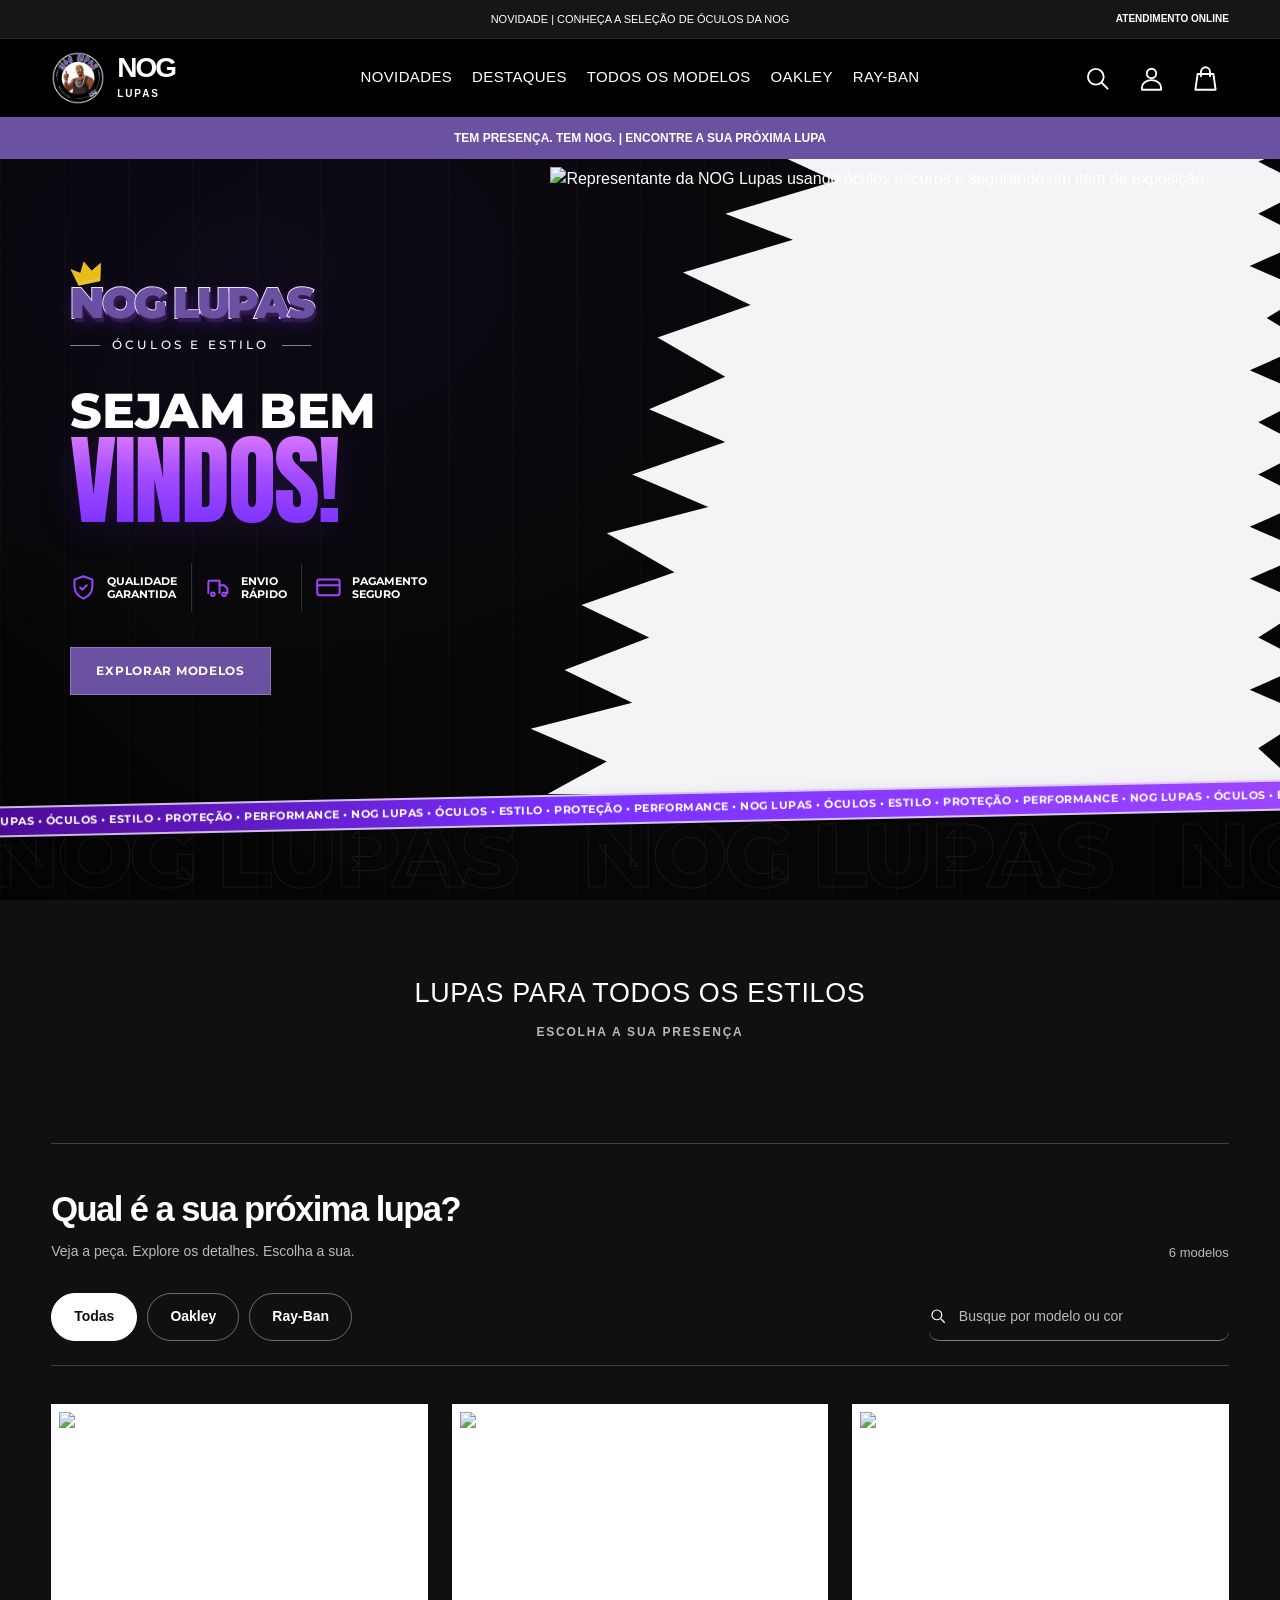
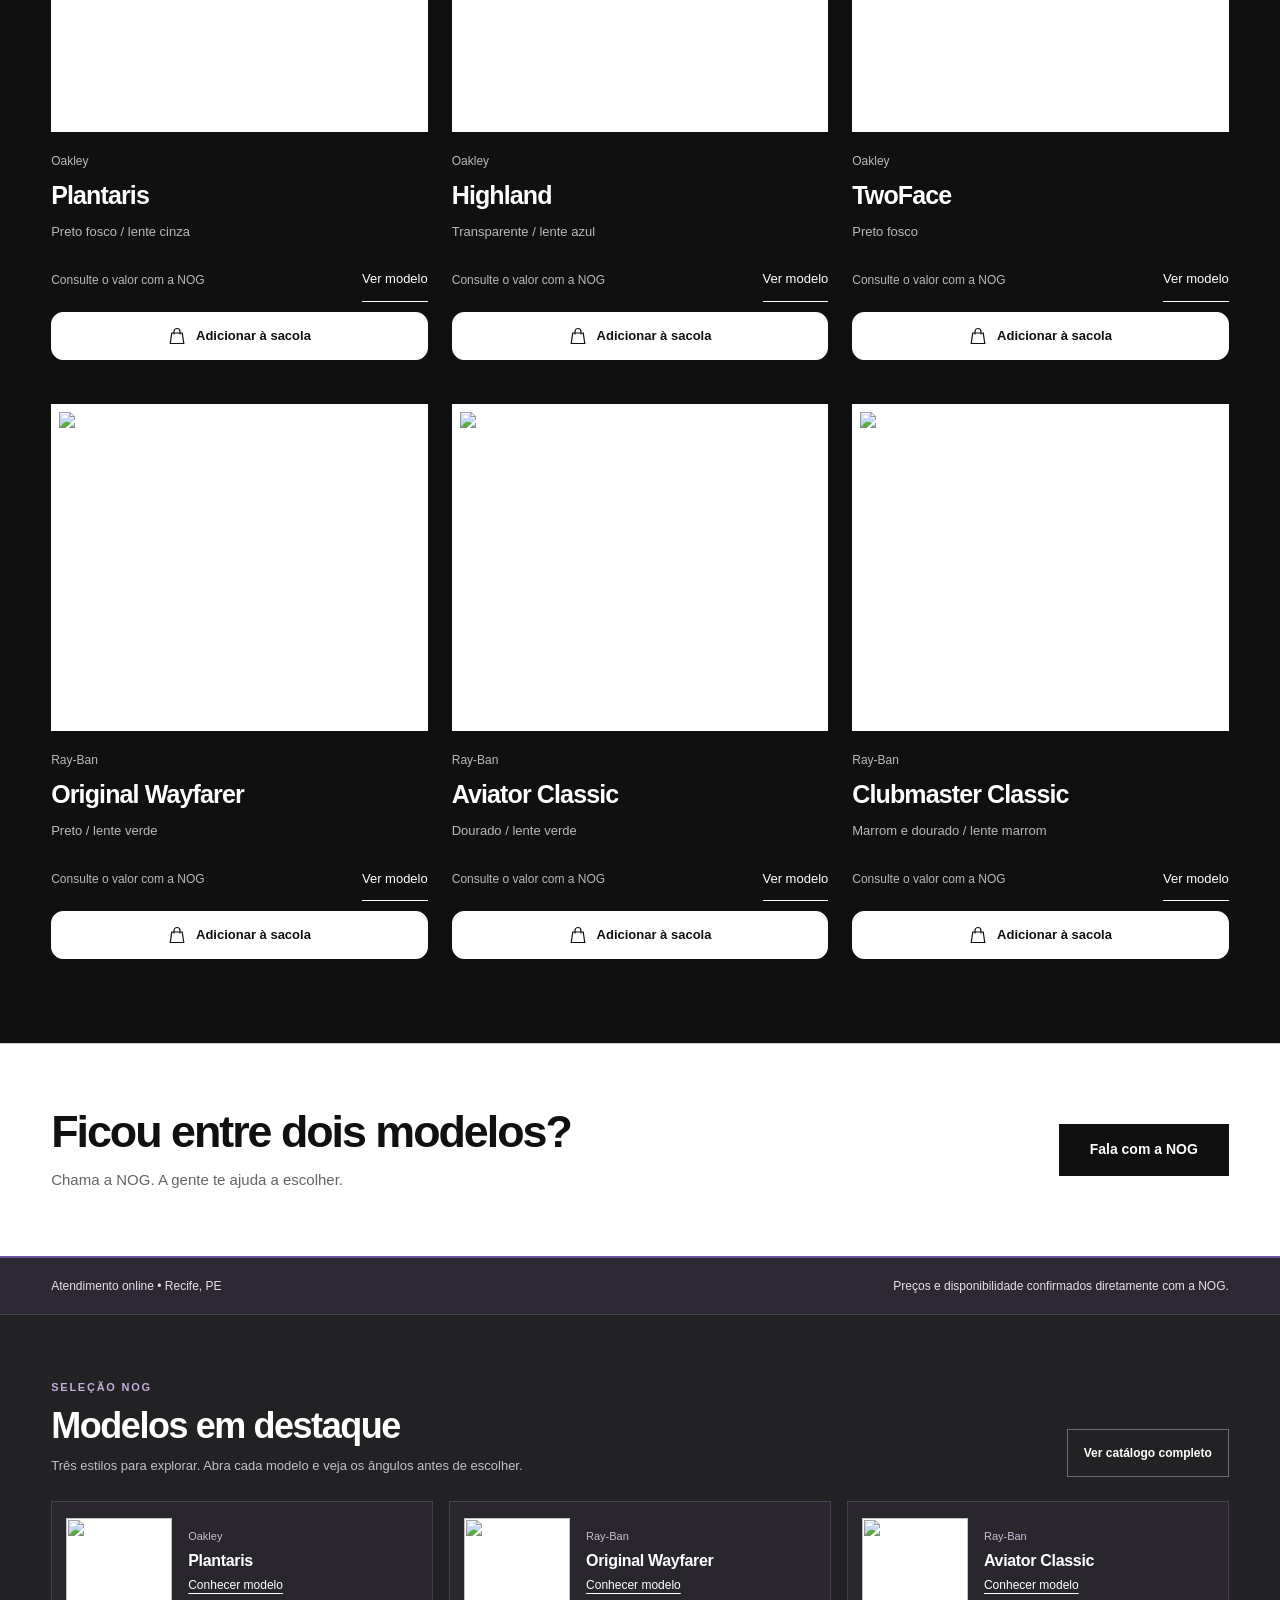
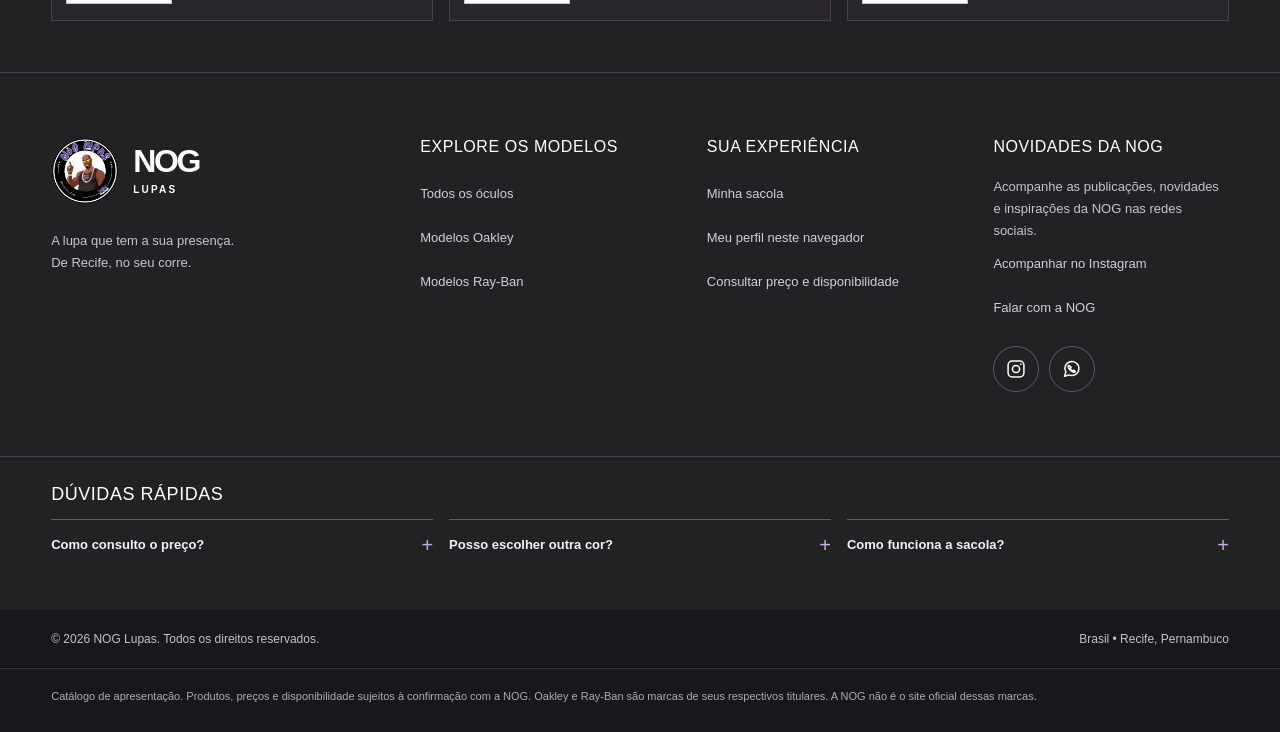
==== commit d0fe5bfb: "feat: integra fontes da nova hero e atualiza referência do JS" ====
--- a/index.html
+++ b/index.html
@@ -12,7 +12,12 @@
     <link rel="shortcut icon" href="assets/logo.webp?v=20261110" type="image/webp">
     <link rel="apple-touch-icon" href="assets/logo.webp?v=20261110">
 
-    <script src="nog-ajustes.js?v=20261110"></script>
+    <!-- Fontes da nova hero: textos continuam selecionáveis e animáveis. -->
+    <link rel="preconnect" href="https://fonts.googleapis.com">
+    <link rel="preconnect" href="https://fonts.gstatic.com" crossorigin>
+    <link href="https://fonts.googleapis.com/css2?family=Anton&amp;family=Montserrat:wght@400;500;600;700;800;900&amp;display=swap" rel="stylesheet">
+
+    <script src="nog-ajustes.js?v=20261111-hero-claude"></script>
 
     <style>
         :root {
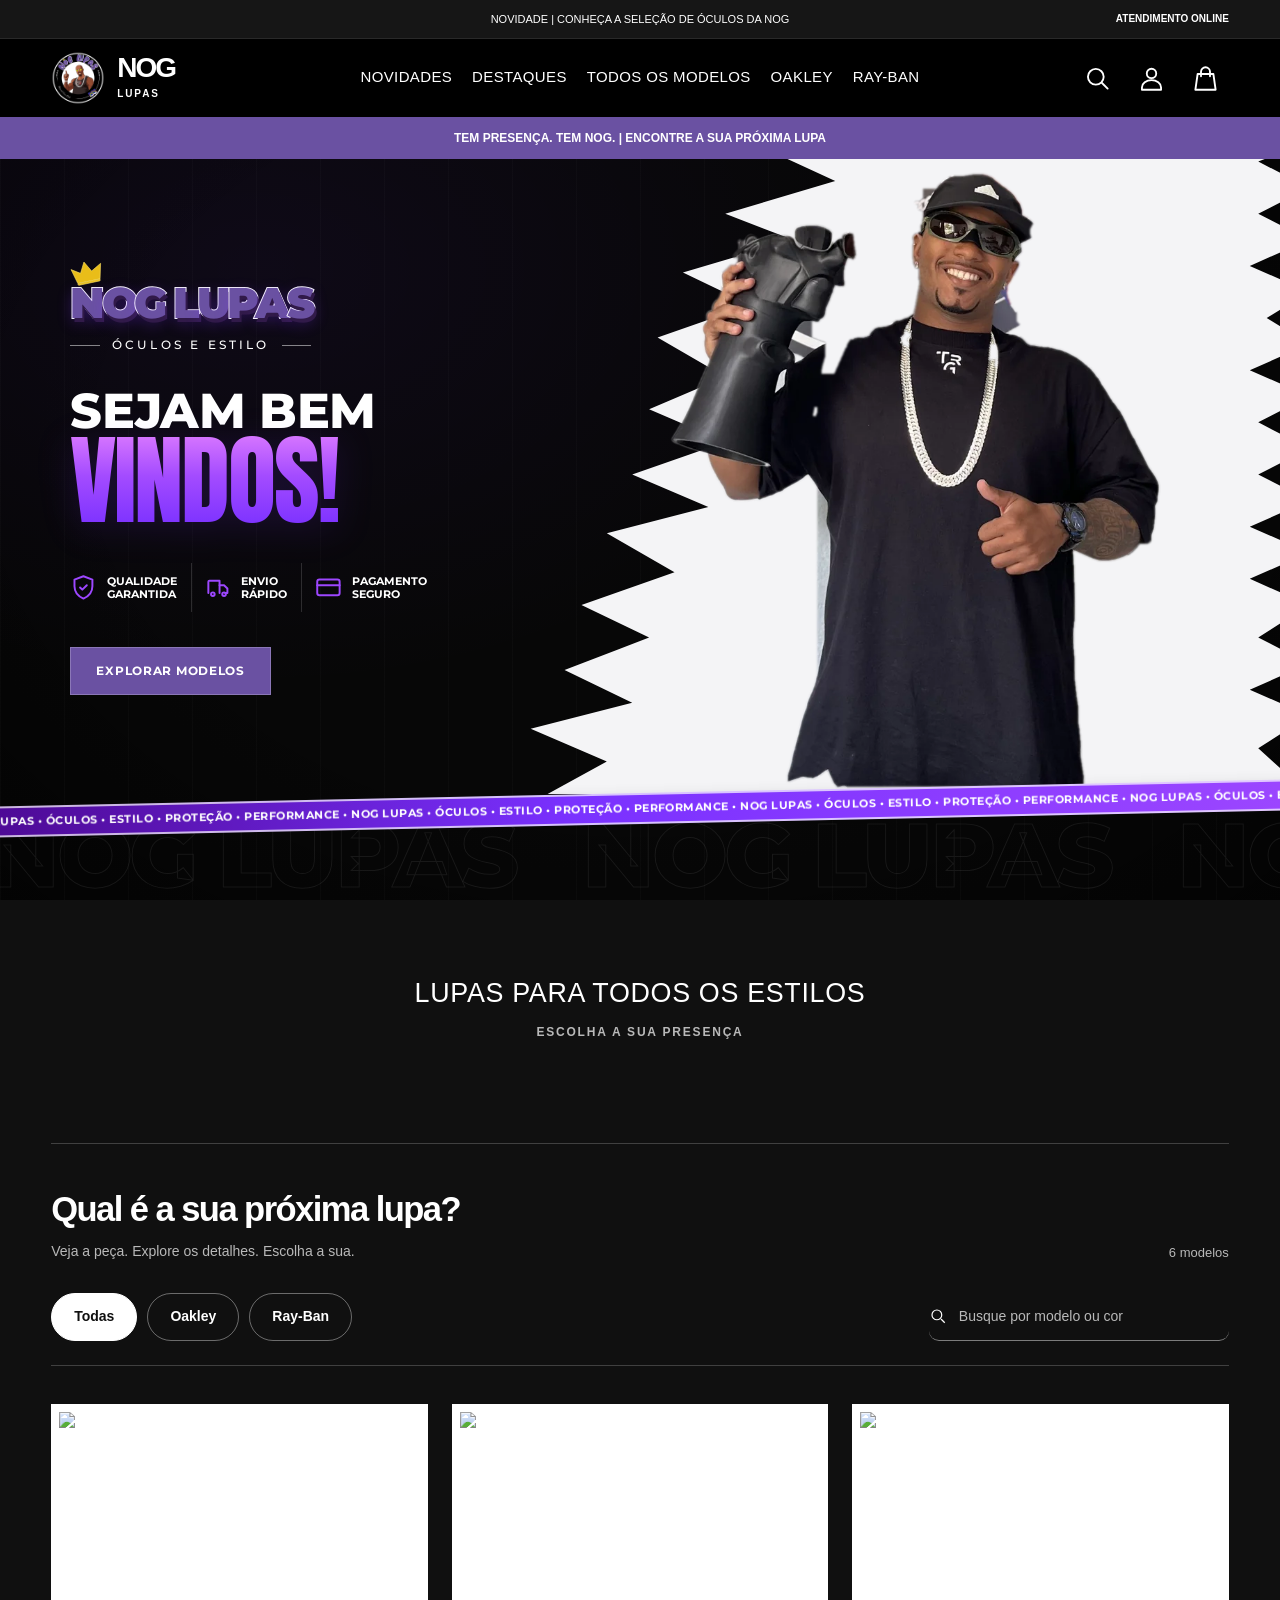
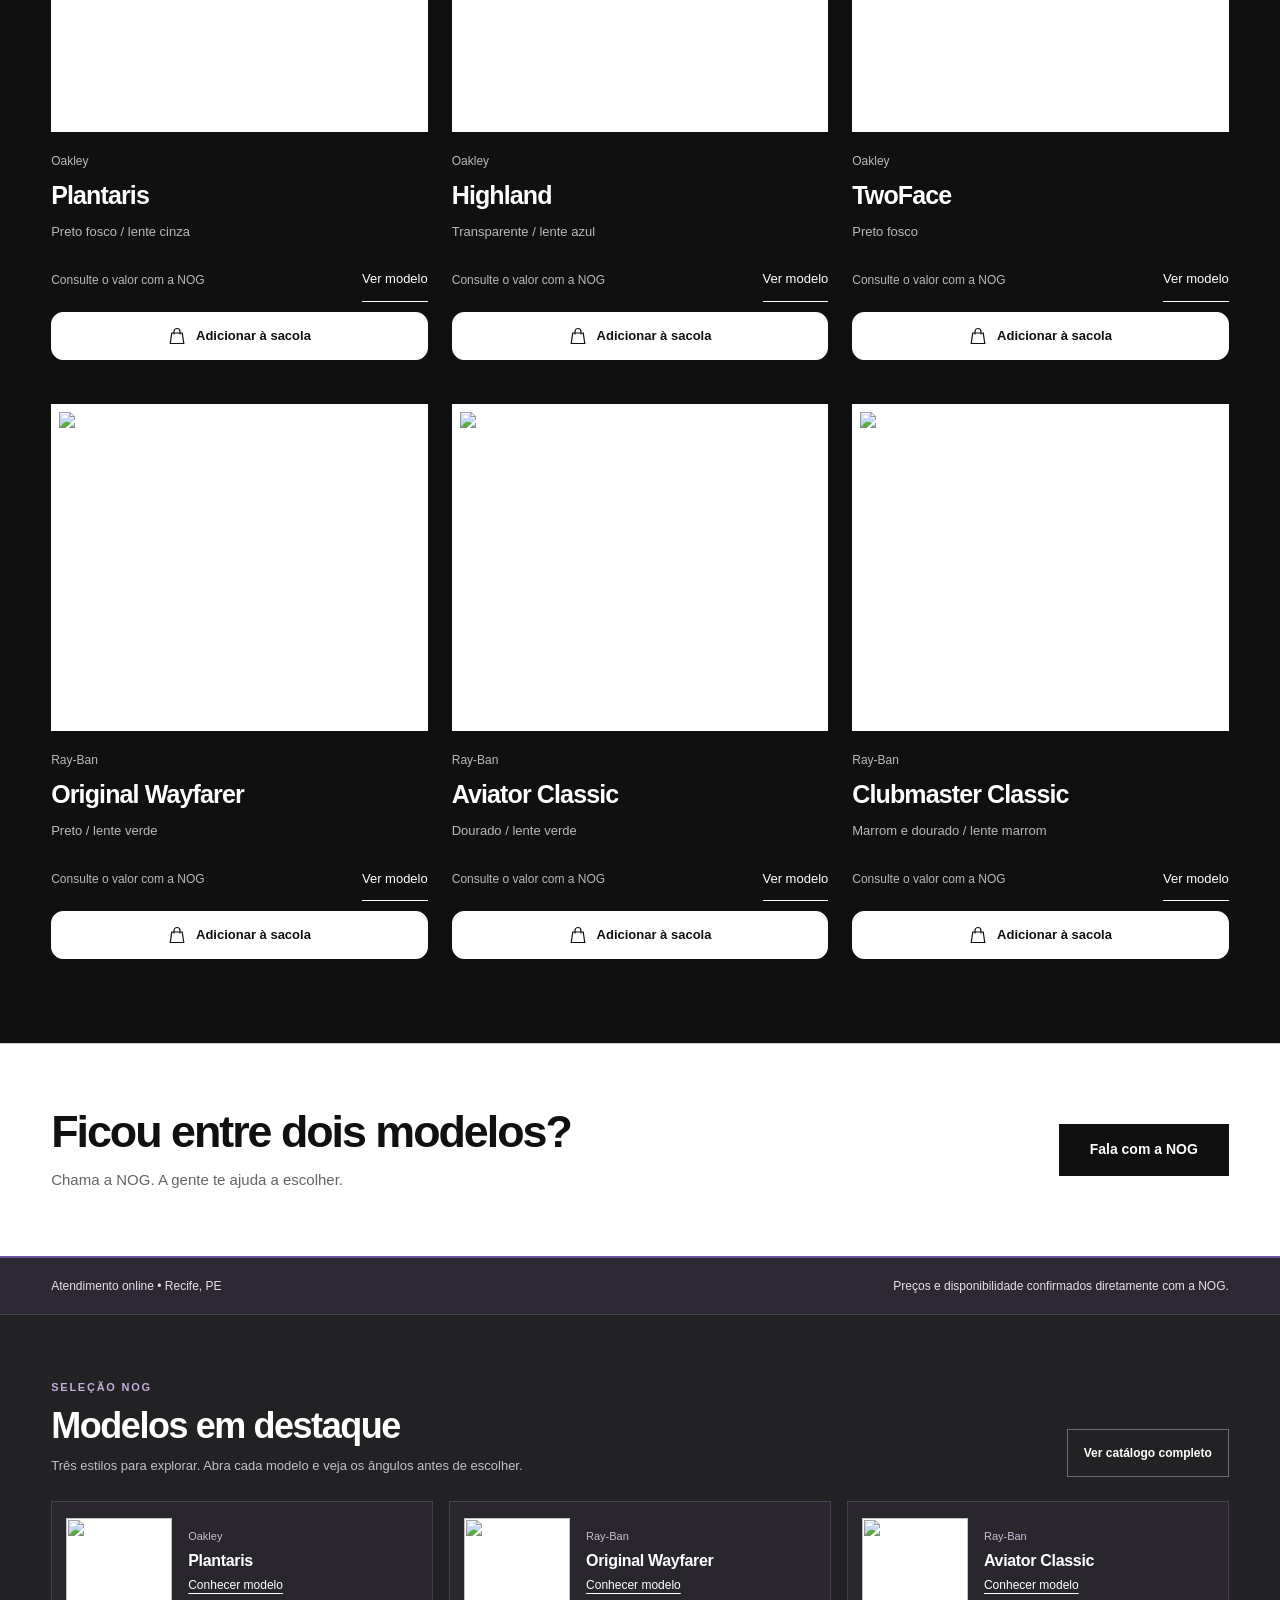
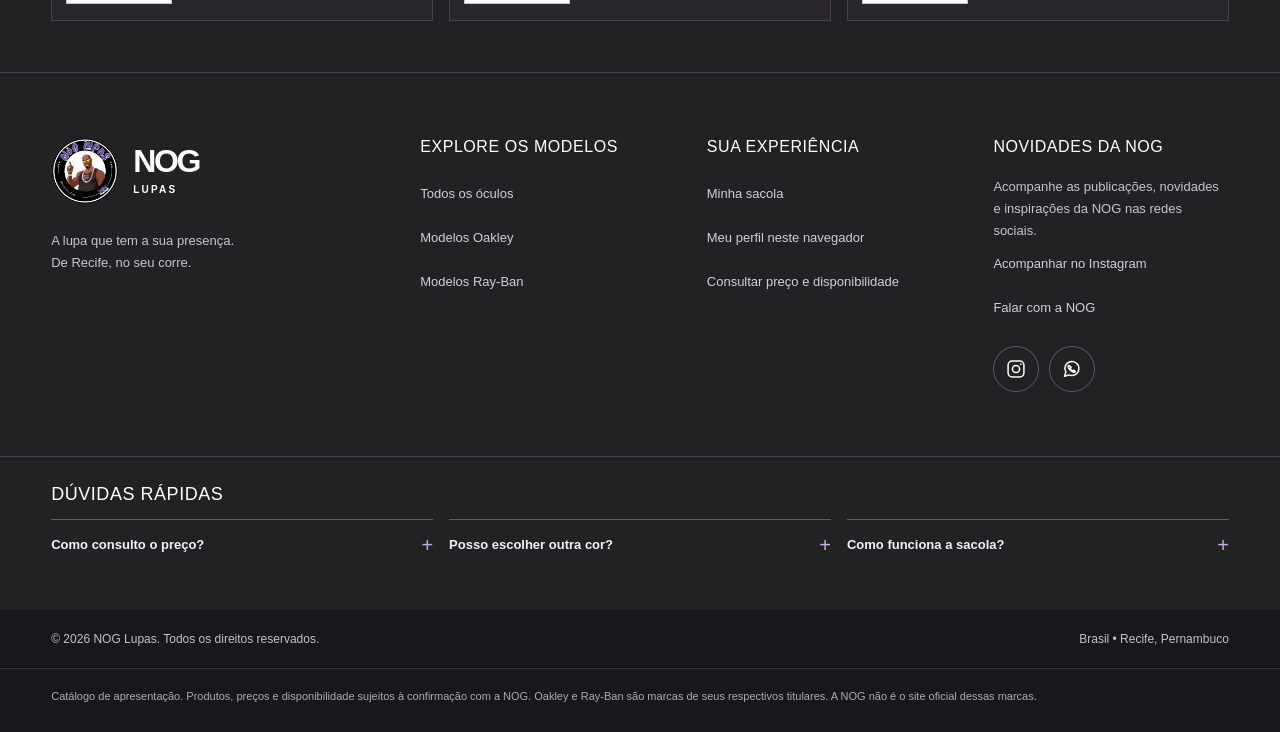
==== commit 41e1264c: "refactor: separa HTML, CSS e JavaScript da NOG Lupas" ====
--- a/index.html
+++ b/index.html
@@ -17,1126 +17,11 @@
     <link rel="preconnect" href="https://fonts.gstatic.com" crossorigin>
     <link href="https://fonts.googleapis.com/css2?family=Anton&amp;family=Montserrat:wght@400;500;600;700;800;900&amp;display=swap" rel="stylesheet">
 
+    <link rel="stylesheet" href="nog-ajustes.css?v=20261111-separado">
     <script src="nog-ajustes.js?v=20261111-hero-claude"></script>
 
-    <style>
-        :root {
-            --black: #101010;
-            --white: #fff;
-            --surface: #f2f2f2;
-            --grey: #656565;
-            --line: #d4d4d4;
-            --green: #126544;
-            --shade: rgba(0, 0, 0, .64);
-            --font: Arial, Helvetica, sans-serif;
-            --gutter: clamp(20px, 4vw, 72px);
-        }
-
-        * {
-            box-sizing: border-box;
-        }
-
-        html {
-            overflow-x: clip;
-            scroll-padding-top: 100px;
-            scroll-behavior: smooth;
-        }
-
-        body {
-            margin: 0;
-            overflow-x: clip;
-            background: var(--white);
-            color: var(--black);
-            font: 16px/1.5 var(--font);
-        }
-
-        button,
-        input,
-        select {
-            font: inherit;
-            color: inherit;
-        }
-
-        button,
-        a,
-        input,
-        select,
-        summary {
-            -webkit-tap-highlight-color: transparent;
-        }
-
-        button {
-            cursor: pointer;
-            border-radius: 0;
-        }
-
-        a {
-            color: inherit;
-            text-decoration: none;
-        }
-
-        img {
-            display: block;
-            max-width: 100%;
-        }
-
-        h1,
-        h2,
-        h3,
-        p {
-            margin: 0;
-        }
-
-        h1,
-        h2,
-        h3 {
-            line-height: 1.06;
-            letter-spacing: -.045em;
-            text-wrap: balance;
-            overflow-wrap: break-word;
-        }
-
-        button:disabled {
-            opacity: .45;
-            cursor: not-allowed;
-        }
-
-        button:active,
-        .cta:active {
-            transform: translateY(1px);
-        }
-
-        :is(a, button, input, select, summary, [tabindex]):focus-visible {
-            outline: 3px solid var(--green);
-            outline-offset: 4px;
-        }
-
-        .site-header :focus-visible,
-        .hero :focus-visible {
-            outline-color: var(--white);
-        }
-
-        [hidden] {
-            display: none !important;
-        }
-
-        svg {
-            width: 22px;
-            height: 22px;
-            stroke: currentColor;
-            stroke-width: 1.6;
-            fill: none;
-            flex-shrink: 0;
-        }
-
-        .shell {
-            max-width: 1560px;
-            margin-inline: auto;
-            padding-inline: var(--gutter);
-        }
-
-        .skip {
-            position: fixed;
-            top: -100px;
-            left: 20px;
-            z-index: 100;
-            padding: 12px;
-            background: var(--white);
-        }
-
-        .skip:focus {
-            top: 10px;
-        }
-
-        .site-header {
-            position: sticky;
-            top: 0;
-            z-index: 30;
-            background: var(--black);
-            color: var(--white);
-        }
-
-        .header-inner {
-            height: 88px;
-            display: flex;
-            align-items: center;
-            justify-content: space-between;
-            gap: 24px;
-        }
-
-        .brand {
-            display: flex;
-            gap: 12px;
-            align-items: center;
-            flex-shrink: 0;
-        }
-
-        .brand img {
-            width: 52px;
-            height: 52px;
-            border-radius: 50%;
-            object-fit: contain;
-            filter: none !important;
-            opacity: 1 !important;
-            mix-blend-mode: normal !important;
-            background: transparent !important;
-        }
-
-        .brand strong {
-            font-size: 27px;
-            letter-spacing: -.06em;
-            line-height: 1;
-        }
-
-        .brand small {
-            display: block;
-            font-size: 11px;
-            letter-spacing: .16em;
-            margin-top: 4px;
-        }
-
-        .main-nav {
-            display: flex;
-            align-items: center;
-            gap: 36px;
-        }
-
-        .main-nav a {
-            font-size: 14px;
-            min-height: 48px;
-            display: flex;
-            align-items: center;
-            border-bottom: 2px solid transparent;
-        }
-
-        .main-nav a:hover {
-            border-bottom-color: currentColor;
-        }
-
-        .header-actions {
-            display: flex;
-            gap: 12px;
-            align-items: center;
-        }
-
-        .icon-btn {
-            border: 1px solid transparent;
-            background: transparent;
-            min-width: 48px;
-            min-height: 48px;
-            display: inline-flex;
-            align-items: center;
-            justify-content: center;
-            padding: 10px;
-        }
-
-        .icon-btn:hover {
-            border-color: currentColor;
-        }
-
-        .contact-link {
-            min-height: 48px;
-            display: flex;
-            align-items: center;
-            font-size: 13px;
-            gap: 10px;
-        }
-
-        .menu-button {
-            display: none;
-        }
-
-        .mobile-nav {
-            padding: 8px var(--gutter) 20px;
-            border-top: 1px solid var(--grey);
-        }
-
-        .mobile-nav a {
-            display: flex;
-            min-height: 50px;
-            align-items: center;
-            font-size: 15px;
-        }
-
-        .hero {
-            height: calc(100svh - 88px);
-            min-height: 560px;
-            max-height: 1000px;
-            position: relative;
-            isolation: isolate;
-            color: var(--white);
-            background: var(--black);
-            display: flex;
-            align-items: end;
-            justify-content: center;
-            text-align: center;
-        }
-
-        .hero>img {
-            position: absolute;
-            inset: 0;
-            width: 100%;
-            height: 100%;
-            object-fit: cover;
-            object-position: center 42%;
-            z-index: -2;
-        }
-
-        .hero::after {
-            content: "";
-            position: absolute;
-            inset: 45% 0 0;
-            background: linear-gradient(transparent, var(--shade));
-            z-index: -1;
-        }
-
-        .hero-copy {
-            padding: 40px 20px 56px;
-        }
-
-        .hero h1 {
-            font-size: clamp(42px, 5vw, 78px);
-            font-weight: 700;
-            max-width: 900px;
-            margin: auto;
-        }
-
-        .hero p {
-            font-size: 16px;
-            margin: 18px 0 24px;
-        }
-
-        .cta {
-            display: inline-flex;
-            justify-content: center;
-            align-items: center;
-            min-height: 52px;
-            padding: 12px 30px;
-            border: 1px solid var(--white);
-            background: var(--white);
-            color: var(--black);
-            font-size: 14px;
-            font-weight: 700;
-            white-space: nowrap;
-        }
-
-        .cta:hover {
-            background: var(--black);
-            color: var(--white);
-        }
-
-        .catalog {
-            padding-block: 72px;
-        }
-
-        .catalog-head {
-            display: flex;
-            align-items: end;
-            justify-content: space-between;
-            gap: 24px;
-        }
-
-        .catalog h2 {
-            font-size: clamp(34px, 4vw, 52px);
-        }
-
-        .catalog-head p {
-            color: var(--grey);
-            margin-top: 12px;
-            font-size: 15px;
-        }
-
-        .catalog-count {
-            font-size: 13px;
-            white-space: nowrap;
-            color: var(--grey);
-        }
-
-        .toolbar {
-            display: flex;
-            align-items: center;
-            justify-content: space-between;
-            gap: 24px;
-            border-bottom: 1px solid var(--line);
-            margin: 32px 0;
-            padding-bottom: 20px;
-        }
-
-        .brand-filters {
-            display: flex;
-            gap: 8px;
-        }
-
-        .filter {
-            min-height: 48px;
-            padding: 10px 24px;
-            background: var(--white);
-            border: 1px solid var(--line);
-            font-size: 14px;
-            white-space: nowrap;
-        }
-
-        .filter:hover {
-            border-color: var(--black);
-        }
-
-        .filter[aria-pressed="true"] {
-            background: var(--black);
-            color: var(--white);
-            border-color: var(--black);
-        }
-
-        .search-box {
-            display: flex;
-            align-items: center;
-            gap: 12px;
-            border-bottom: 1px solid var(--grey);
-            width: min(100%, 300px);
-        }
-
-        .search-box input {
-            width: 100%;
-            border: 0;
-            background: transparent;
-            min-height: 48px;
-            min-width: 0;
-            font-size: 14px;
-            padding: 8px 0;
-        }
-
-        .search-box svg {
-            width: 18px;
-        }
-
-        .product-grid {
-            display: grid;
-            grid-template-columns: repeat(3, minmax(0, 1fr));
-            gap: 44px 24px;
-        }
-
-        .product {
-            min-width: 0;
-        }
-
-        .product-open {
-            width: 100%;
-            display: block;
-            border: 0;
-            padding: 0;
-            text-align: left;
-            background: transparent;
-        }
-
-        .product-image {
-            position: relative;
-            aspect-ratio: 1.15;
-            background: var(--surface);
-            display: flex;
-            align-items: center;
-            justify-content: center;
-            padding: 20px;
-            overflow: clip;
-        }
-
-        .product-image img {
-            width: 100%;
-            height: 100%;
-            object-fit: contain;
-            mix-blend-mode: normal;
-            background: transparent;
-        }
-
-        .product-open:hover .product-name {
-            text-decoration: underline;
-            text-underline-offset: 5px;
-        }
-
-        .view-label {
-            position: absolute;
-            bottom: 12px;
-            right: 16px;
-            font-size: 11px;
-            display: flex;
-            gap: 6px;
-            align-items: center;
-        }
-
-        .view-label svg {
-            width: 16px;
-            height: 16px;
-        }
-
-        .product-brand {
-            display: block;
-            font-size: 12px;
-            color: var(--grey);
-            margin-top: 20px;
-        }
-
-        .product-name {
-            display: block;
-            font-size: 25px;
-            margin-top: 7px;
-            font-weight: 700;
-            letter-spacing: -.035em;
-        }
-
-        .product-color {
-            font-size: 13px;
-            color: var(--grey);
-            margin-top: 8px;
-            display: block;
-        }
-
-        .product-bottom {
-            margin-top: 16px;
-            display: flex;
-            align-items: center;
-            justify-content: space-between;
-            gap: 12px;
-            flex-wrap: wrap;
-        }
-
-        .product-bottom>span {
-            font-size: 12px;
-            color: var(--grey);
-        }
-
-        .detail-button {
-            border: 0;
-            border-bottom: 1px solid var(--black);
-            background: transparent;
-            padding: 8px 0;
-            min-height: 44px;
-            font-size: 13px;
-        }
-
-        .detail-button:hover {
-            color: var(--green);
-        }
-
-        .empty {
-            padding: 60px 0;
-        }
-
-        .empty p {
-            color: var(--grey);
-            margin-top: 10px;
-        }
-
-        .empty button {
-            margin-top: 20px;
-        }
-
-        .closing {
-            border-top: 1px solid var(--line);
-            padding-block: 64px;
-            display: flex;
-            gap: 32px;
-            justify-content: space-between;
-            align-items: center;
-        }
-
-        .closing h2 {
-            font-size: clamp(30px, 3.5vw, 48px);
-            max-width: 650px;
-        }
-
-        .closing p {
-            margin-top: 14px;
-            color: var(--grey);
-            font-size: 15px;
-        }
-
-        .cta-dark {
-            background: var(--black);
-            color: var(--white);
-            border-color: var(--black);
-        }
-
-        .cta-dark:hover {
-            background: var(--green);
-            border-color: var(--green);
-        }
-
-        footer {
-            border-top: 1px solid var(--line);
-            padding-block: 28px;
-        }
-
-        .footer-top {
-            display: flex;
-            align-items: center;
-            justify-content: space-between;
-            gap: 24px;
-            font-size: 13px;
-        }
-
-        .footer-links {
-            display: flex;
-            gap: 24px;
-        }
-
-        .footer-links a {
-            display: inline-flex;
-            align-items: center;
-            min-height: 44px;
-        }
-
-        .credits {
-            color: var(--grey);
-            font-size: 11px;
-            margin-top: 20px;
-            max-width: 960px;
-        }
-
-        .credits a {
-            text-decoration: underline;
-            text-underline-offset: 3px;
-        }
-
-        .product-dialog {
-            border: 0;
-            padding: 0;
-            width: calc(100% - 48px);
-            max-width: 1320px;
-            max-height: calc(100svh - 48px);
-            background: var(--white);
-            color: var(--black);
-            overflow: auto;
-        }
-
-        .product-dialog::backdrop {
-            background: var(--shade);
-        }
-
-        .dialog-close {
-            position: absolute;
-            right: 12px;
-            top: 12px;
-            z-index: 4;
-            background: var(--white);
-        }
-
-        .product-layout {
-            display: grid;
-            grid-template-columns: minmax(0, 1.5fr) minmax(0, 1fr);
-        }
-
-        .viewer-side {
-            min-width: 0;
-            background: var(--white);
-            padding: 36px 28px 24px;
-            display: flex;
-            flex-direction: column;
-        }
-
-        .viewer-stage {
-            height: 440px;
-            display: flex;
-            align-items: center;
-            justify-content: center;
-            touch-action: pan-y;
-            cursor: grab;
-            overflow: clip;
-            position: relative;
-        }
-
-        .viewer-stage:active {
-            cursor: grabbing;
-        }
-
-        .viewer-stage img {
-            width: 100%;
-            height: 100%;
-            object-fit: contain;
-            mix-blend-mode: normal;
-            background: transparent;
-            user-select: none;
-            -webkit-user-drag: none;
-        }
-
-        .viewer-stage.zoomed {
-            cursor: zoom-out;
-        }
-
-        .viewer-stage.zoomed img {
-            transform: scale(1.55);
-        }
-
-        .image-error {
-            font-size: 14px;
-            padding: 24px;
-            text-align: center;
-            color: var(--grey);
-        }
-
-        .angle-controls {
-            display: flex;
-            justify-content: space-between;
-            align-items: center;
-            gap: 12px;
-        }
-
-        .angle-title {
-            font-size: 12px;
-            min-height: 24px;
-            display: flex;
-            align-items: center;
-            justify-content: center;
-            text-align: center;
-            color: var(--grey);
-        }
-
-        .angle-control-center {
-            display: flex;
-            gap: 8px;
-            align-items: center;
-        }
-
-        .viewer-help {
-            font-size: 12px;
-            color: var(--grey);
-            text-align: center;
-            margin-top: 16px;
-        }
-
-        .thumbnails {
-            display: flex;
-            gap: 8px;
-            overflow-x: auto;
-            padding: 12px 4px 6px;
-            margin-top: 10px;
-        }
-
-        .thumbnail {
-            flex: 0 0 72px;
-            width: 72px;
-            height: 64px;
-            background: var(--white);
-            border: 1px solid var(--line);
-            padding: 4px;
-        }
-
-        .thumbnail[aria-pressed="true"] {
-            border: 2px solid var(--black);
-        }
-
-        .thumbnail img {
-            width: 100%;
-            height: 100%;
-            object-fit: contain;
-            mix-blend-mode: normal;
-        }
-
-        .product-info {
-            padding: 68px 36px 36px;
-        }
-
-        .modal-brand {
-            font-size: 13px;
-            color: var(--grey);
-            margin-bottom: 10px;
-        }
-
-        .product-info h2 {
-            font-size: 40px;
-        }
-
-        .modal-color {
-            font-size: 15px;
-            margin-top: 16px;
-            color: var(--grey);
-        }
-
-        .model-description {
-            font-size: 15px;
-            margin-top: 26px;
-            max-width: 360px;
-        }
-
-        .model-code {
-            font-size: 12px;
-            color: var(--grey);
-            margin-top: 16px;
-        }
-
-        .request-label {
-            font-size: 13px;
-            display: block;
-            margin-top: 28px;
-        }
-
-        .request-input {
-            border: 1px solid var(--grey);
-            padding: 12px;
-            min-height: 48px;
-            width: 100%;
-            margin-top: 8px;
-            font-size: 14px;
-        }
-
-        .product-info .cta {
-            margin-top: 24px;
-            width: 100%;
-            padding-inline: 12px;
-        }
-
-        .secondary-action {
-            display: block;
-            background: transparent;
-            border: 0;
-            text-decoration: underline;
-            text-underline-offset: 4px;
-            min-height: 44px;
-            font-size: 12px;
-            padding: 10px 0;
-        }
-
-        .request-status {
-            font-size: 11px;
-            color: var(--grey);
-            min-height: 34px;
-            margin-top: 4px;
-        }
-
-        .details {
-            border-top: 1px solid var(--line);
-            margin-top: 24px;
-        }
-
-        .details summary {
-            min-height: 52px;
-            display: flex;
-            align-items: center;
-            justify-content: space-between;
-            cursor: pointer;
-            font-size: 13px;
-            list-style: none;
-        }
-
-        .details summary::after {
-            content: "+";
-            font-size: 22px;
-        }
-
-        .details[open] summary::after {
-            content: "−";
-        }
-
-        .details p {
-            font-size: 12px;
-            color: var(--grey);
-            padding-bottom: 12px;
-        }
-
-        .details a {
-            text-decoration: underline;
-        }
-
-        .modal-pager {
-            display: flex;
-            border-top: 1px solid var(--line);
-            justify-content: space-between;
-            padding: 12px 24px;
-            gap: 16px;
-        }
-
-        .modal-pager button {
-            min-height: 44px;
-            background: transparent;
-            border: 0;
-            font-size: 13px;
-        }
-
-        .sr-only {
-            position: absolute;
-            width: 1px;
-            height: 1px;
-            clip-path: inset(50%);
-            overflow: clip;
-            white-space: nowrap;
-        }
-
-        @media (min-width: 1800px) {
-            .hero>img {
-                object-position: center 35%;
-            }
-        }
-
-        @media (max-width: 900px) {
-            .main-nav {
-                gap: 20px;
-            }
-
-            .contact-link span {
-                display: none;
-            }
-
-            .header-actions {
-                gap: 0;
-            }
-
-            .product-layout {
-                grid-template-columns: minmax(0, 1.2fr) minmax(0, 1fr);
-            }
-
-            .viewer-stage {
-                height: 340px;
-            }
-
-            .product-info {
-                padding: 64px 24px 24px;
-            }
-
-            .product-info h2 {
-                font-size: 32px;
-            }
-
-            .viewer-side {
-                padding-inline: 16px;
-            }
-        }
-
-        @media (max-width: 700px) {
-            html {
-                scroll-padding-top: 80px;
-            }
-
-            .header-inner {
-                height: 76px;
-            }
-
-            .brand img {
-                width: 44px;
-                height: 44px;
-            }
-
-            .brand strong {
-                font-size: 24px;
-            }
-
-            .brand small {
-                font-size: 10px;
-            }
-
-            .main-nav {
-                display: none;
-            }
-
-            .menu-button {
-                display: inline-flex;
-            }
-
-            .hero {
-                height: calc(100svh - 76px);
-                min-height: 540px;
-            }
-
-            .hero>img {
-                object-position: 36% center;
-            }
-
-            .hero-copy {
-                padding-bottom: 44px;
-                width: 100%;
-            }
-
-            .hero h1 {
-                font-size: 44px;
-                max-width: 340px;
-            }
-
-            .hero p {
-                font-size: 14px;
-                max-width: 280px;
-                margin: 16px auto 24px;
-            }
-
-            .catalog {
-                padding-block: 44px;
-            }
-
-            .catalog-head {
-                align-items: start;
-            }
-
-            .catalog-head h2 {
-                font-size: 33px;
-            }
-
-            .catalog-head p {
-                font-size: 13px;
-            }
-
-            .catalog-count {
-                font-size: 11px;
-                padding-top: 8px;
-            }
-
-            .toolbar {
-                display: block;
-                margin-block: 24px;
-                padding-bottom: 16px;
-            }
-
-            .brand-filters {
-                display: grid;
-                grid-template-columns: repeat(3, minmax(0, 1fr));
-                gap: 8px;
-            }
-
-            .filter {
-                padding: 10px 12px;
-                font-size: 13px;
-            }
-
-            .search-box {
-                width: 100%;
-                margin-top: 16px;
-            }
-
-            .product-grid {
-                grid-template-columns: repeat(2, minmax(0, 1fr));
-                gap: 28px 12px;
-            }
-
-            .product-image {
-                aspect-ratio: 1;
-                padding: 8px;
-            }
-
-            .view-label {
-                font-size: 9px;
-                bottom: 8px;
-                right: 8px;
-            }
-
-            .view-label svg {
-                width: 13px;
-                height: 13px;
-            }
-
-            .product-brand {
-                margin-top: 14px;
-                font-size: 11px;
-            }
-
-            .product-name {
-                font-size: 21px;
-            }
-
-            .product-color {
-                font-size: 11px;
-                min-height: 34px;
-            }
-
-            .product-bottom {
-                display: block;
-                margin-top: 8px;
-            }
-
-            .product-bottom>span {
-                font-size: 10px;
-                display: block;
-            }
-
-            .detail-button {
-                font-size: 12px;
-            }
-
-            .closing {
-                padding-block: 40px;
-                display: block;
-            }
-
-            .closing h2 {
-                font-size: 33px;
-            }
-
-            .closing p {
-                font-size: 14px;
-            }
-
-            .closing .cta {
-                margin-top: 24px;
-            }
-
-            .footer-top {
-                align-items: start;
-                flex-direction: column;
-                gap: 12px;
-            }
-
-            .footer-links {
-                gap: 24px;
-            }
-
-            .product-dialog {
-                width: calc(100% - 20px);
-                max-height: calc(100svh - 20px);
-            }
-
-            .product-layout {
-                grid-template-columns: minmax(0, 1fr);
-            }
-
-            .viewer-side {
-                padding: 44px 12px 16px;
-            }
-
-            .viewer-stage {
-                height: 260px;
-            }
-
-            .viewer-help {
-                font-size: 11px;
-            }
-
-            .thumbnail {
-                flex-basis: 64px;
-                width: 64px;
-                height: 56px;
-            }
-
-            .product-info {
-                padding: 28px 24px;
-            }
-
-            .product-info h2 {
-                font-size: 34px;
-            }
-
-            .model-description {
-                margin-top: 20px;
-            }
-
-            .modal-pager {
-                padding-inline: 16px;
-            }
-
-            .modal-pager button {
-                font-size: 12px;
-            }
-
-            .viewer-stage.zoomed img {
-                transform: scale(1.25);
-            }
-        }
-
-        @media (prefers-reduced-motion: reduce) {
-            html {
-                scroll-behavior: auto;
-            }
-
-            *,
-            *::before,
-            *::after {
-                animation: none !important;
-                transition: none !important;
-            }
-        }
-    </style>
+    <link rel="stylesheet" href="nog-base.css?v=20261111-separado">
+    <link rel="stylesheet" href="nog-upgrade.css?v=20261111-separado">
 </head>
 
 <body>
@@ -1384,485 +269,7 @@
         </div>
     </dialog>
 
-    <script>
-        "use strict";
-
-        const oakBase =
-            "https://assets2.oakley.com/prod-onecp-record-files/pieyewear/";
-
-        const rayBase =
-            "https://images2.ray-ban.com//prod-onecp-record-files/pieyewear/";
-
-        function oak(code, color, views) {
-            return views.map(([id, angle, label]) => ({
-                label,
-                url:
-                    `${oakBase}${id}/0OO${code}__${color}__P21__shad__${angle}.png` +
-                    "?impolicy=OO_ratio&width=768"
-            }));
-        }
-
-        function ray(code, color, type, views) {
-            return views.map(([id, angle, label]) => ({
-                label,
-                url:
-                    `${rayBase}${id}/0RB${code}__${color}__${type}__shad__${angle}.png` +
-                    "?impolicy=RB_Product_clone&width=720&bgc=%23f2f2f2"
-            }));
-        }
-
-        const products = [
-            {
-                id: "plantaris",
-                brand: "Oakley",
-                name: "Plantaris",
-                color: "Preto fosco / lente cinza",
-                code: "OO9437-0163",
-                description:
-                    "Desenho orgânico, armação envolvente e hastes com uma presença própria.",
-                official: "https://www.oakley.com/pt-br/product/W0OO9437",
-                views: oak("9437", "943701", [
-                    ["3d1d744d-1279-40e5-be17-b363004477f4", "qt", "Perspectiva"],
-                    ["ecce80ed-acf6-489d-b131-b36300447710", "fr", "Frente"],
-                    ["a84bec4f-7478-434c-9353-b36300447c7a", "lt", "Lateral"],
-                    ["699af1e1-e0f1-4f11-b6c4-b3630044791f", "al1", "Armação em detalhe"],
-                    ["dd1e2904-1a29-4330-b52b-b36300447a1a", "al2", "Detalhe adicional"],
-                    ["45b5ea4c-8169-480e-a66c-b36300448206", "al3", "Haste em detalhe"],
-                    ["743a0dcc-65e0-491e-9a91-b363004480d1", "al4", "Outro detalhe"]
-                ])
-            },
-            {
-                id: "highland",
-                brand: "Oakley",
-                name: "Highland",
-                color: "Transparente / lente azul",
-                code: "OO9522 / variante 952207",
-                description:
-                    "Linhas esportivas e lentes envolventes. Transparência na armação, presença no olhar.",
-                official: "https://www.oakley.com/pt-br/product/W0OO9522",
-                views: oak("9522", "952207", [
-                    ["9f82e4b9-c734-4dc6-9eda-b3f3011df01b", "qt", "Perspectiva"],
-                    ["69990b9d-0409-4128-99c2-b3f3011dee9b", "fr", "Frente"],
-                    ["e6283d88-373c-4a5f-b83d-b3f3011ded2d", "lt", "Lateral"],
-                    ["e1a30bcf-54f9-4aa6-a5cd-b3f3011ded22", "al1", "Armação em detalhe"],
-                    ["c0976832-eaba-4154-aad4-b3f3011df01f", "al3", "Haste em detalhe"],
-                    ["47396b9b-7dec-4a20-8c45-b3f3011ded2f", "al4", "Outro detalhe"]
-                ])
-            },
-            {
-                id: "twoface",
-                brand: "Oakley",
-                name: "TwoFace",
-                color: "Preto fosco",
-                code: "OO9189 / variante 918930",
-                description:
-                    "Armação de linhas retas e recorte inferior marcante. Um visual que vai da rua ao dia a dia.",
-                official: "https://www.oakley.com/pt-br/product/W0OO9189",
-                views: oak("9189", "918930", [
-                    ["628cd182-0ccd-4d6e-a785-b35e00bcca14", "qt", "Perspectiva"],
-                    ["65e59ea0-408c-4398-966a-b35e00bcce3c", "fr", "Frente"],
-                    ["c98474a7-2438-441f-b939-b35e00bcce3d", "lt", "Lateral"],
-                    ["726edd3e-3cdb-4d91-9d8b-b35e00bcceb6", "al1", "Armação em detalhe"],
-                    ["6e825a09-d5ba-4323-8025-b35e00bcd3a1", "al3", "Haste em detalhe"],
-                    ["f06c2bf9-396f-455f-ad91-b35e00bcd6fc", "al4", "Outro detalhe"]
-                ])
-            },
-            {
-                id: "wayfarer",
-                brand: "Ray-Ban",
-                name: "Original Wayfarer",
-                color: "Preto / lente verde",
-                code: "RB2140 / 901",
-                description:
-                    "O desenho de linhas fortes que faz o básico ter personalidade.",
-                official:
-                    "https://www.ray-ban.com/brazil/oculos-de-sol/RB2140original%20wayfarer%20classic-preto/805289126577",
-                views: ray("2140", "901", "P21", [
-                    ["aa3935f3-184a-4e17-a880-b35d00c65c8a", "qt", "Perspectiva"],
-                    ["298c1087-b9f4-4c25-9a73-b35d00c66100", "fr", "Frente"],
-                    ["93a83ecf-12ff-41d7-b7bb-b35d00c65b5c", "lt", "Lateral"],
-                    ["2bcf0817-88c0-4207-8118-b35d00c65b3a", "bk", "Parte de trás"]
-                ])
-            },
-            {
-                id: "aviator",
-                brand: "Ray-Ban",
-                name: "Aviator Classic",
-                color: "Dourado / lente verde",
-                code: "RB3025 / L0205",
-                description:
-                    "Metal fino, lente em gota e um formato que dispensa apresentação.",
-                official:
-                    "https://www.ray-ban.com/brazil/oculos-de-sol/RB3025aviator%20classic-dourado-arista/805289602057",
-                views: ray("3025", "L0205", "STD", [
-                    ["6ad42b4b-f1af-45cc-a6c6-b35d00db1f85", "qt", "Perspectiva"],
-                    ["f30f60d0-fb5d-48fb-acd4-b35d00db2212", "fr", "Frente"],
-                    ["66890e64-3791-41a5-a3ca-b35d00db2550", "lt", "Lateral"],
-                    ["85e80a2c-c5dd-4319-b3c7-b35d00db2467", "bk", "Parte de trás"]
-                ])
-            },
-            {
-                id: "clubmaster",
-                brand: "Ray-Ban",
-                name: "Clubmaster Classic",
-                color: "Marrom e dourado / lente marrom",
-                code: "RB3016 / 687853",
-                description:
-                    "A parte superior da armação em destaque e o metal desenhando o restante.",
-                official:
-                    "https://www.ray-ban.com/brazil/oculos-de-sol/RB3016clubmaster%20classic-marrom%20e%20ouro/8056262889312",
-                views: ray("3016", "687853", "P21", [
-                    ["0a078249-7a7b-4d65-86bb-b37200c67939", "qt", "Perspectiva"],
-                    ["ec855cea-c136-41b2-a53f-b37200c67898", "fr", "Frente"],
-                    ["13693e03-5ed4-4693-b1d2-b37200c678a3", "lt", "Lateral"],
-                    ["7f9a30bb-5819-4ecc-a317-b37200c67890", "bk", "Parte de trás"]
-                ])
-            }
-        ];
-
-        const $ = selector => document.querySelector(selector);
-        const $$ = selector => [...document.querySelectorAll(selector)];
-
-        $("#campaign").src = "assets/campanha-nog.png";
-        $("#year").textContent = new Date().getFullYear();
-
-        const normalize = text =>
-            text.normalize("NFD")
-                .replace(/[\u0300-\u036f]/g, "")
-                .toLowerCase();
-
-        let brand = "Todas";
-        let visible = [...products];
-        let selected = null;
-        let frame = 0;
-        let returnFocus = null;
-        let drag = null;
-
-        const rotateIcon = `
-      <svg viewBox="0 0 24 24" aria-hidden="true">
-        <path d="M4 11a8 8 0 1 1 1 6M4 5v6h6"/>
-      </svg>
-    `;
-
-        function createCard(product) {
-            const article = document.createElement("article");
-            article.className = "product";
-
-            article.innerHTML = `
-        <button class="product-open"
-                data-open="${product.id}"
-                aria-label="Ver ${product.brand} ${product.name}">
-          <span class="product-image">
-            <img src="${product.views[0].url}"
-                 alt="${product.brand} ${product.name}, ${product.color}"
-                 width="720" height="600" loading="lazy">
-            <span class="view-label">
-              ${rotateIcon}
-              Ver ângulos
-            </span>
-          </span>
-          <span class="product-brand">${product.brand}</span>
-          <span class="product-name">${product.name}</span>
-          <span class="product-color">${product.color}</span>
-        </button>
-        <div class="product-bottom">
-          <span>Consulte o valor com a NOG</span>
-          <button class="detail-button"
-                  data-open="${product.id}"
-                  aria-label="Detalhes de ${product.name}">
-            Ver modelo
-          </button>
-        </div>
-      `;
-
-            return article;
-        }
-
-        function render() {
-            const query = normalize($("#search").value.trim());
-
-            visible = products.filter(product => {
-                const matchesBrand =
-                    brand === "Todas" || product.brand === brand;
-
-                const searchable = normalize([
-                    product.brand,
-                    product.name,
-                    product.color,
-                    product.code
-                ].join(" "));
-
-                return matchesBrand && searchable.includes(query);
-            });
-
-            $("#products").replaceChildren(...visible.map(createCard));
-            $("#empty").hidden = visible.length > 0;
-
-            $("#count").textContent =
-                `${visible.length} ${visible.length === 1 ? "modelo" : "modelos"}`;
-
-            $$("[data-brand]").forEach(button => {
-                button.setAttribute(
-                    "aria-pressed",
-                    String(button.dataset.brand === brand)
-                );
-            });
-        }
-
-        function closeMenu() {
-            $("#mobile-nav").hidden = true;
-            $("#menu-toggle").setAttribute("aria-expanded", "false");
-            $("#menu-toggle").setAttribute("aria-label", "Abrir menu");
-        }
-
-        $("#menu-toggle").onclick = () => {
-            const open = $("#mobile-nav").hidden;
-
-            $("#mobile-nav").hidden = !open;
-            $("#menu-toggle").setAttribute("aria-expanded", String(open));
-            $("#menu-toggle").setAttribute(
-                "aria-label",
-                open ? "Fechar menu" : "Abrir menu"
-            );
-        };
-
-        $$("[data-brand-link]").forEach(link => {
-            link.onclick = () => {
-                brand = link.dataset.brandLink;
-                $("#search").value = "";
-                render();
-                closeMenu();
-            };
-        });
-
-        $$("[data-brand]").forEach(button => {
-            button.onclick = () => {
-                brand = button.dataset.brand;
-                render();
-            };
-        });
-
-        $("#search").addEventListener("input", render);
-
-        $("#reset-search").onclick = () => {
-            brand = "Todas";
-            $("#search").value = "";
-            render();
-        };
-
-        $("#search-trigger").onclick = () => {
-            closeMenu();
-            $("#catalogo").scrollIntoView();
-            $("#search").focus({ preventScroll: true });
-        };
-
-        matchMedia("(min-width:701px)")
-            .addEventListener("change", closeMenu);
-
-        const dialog = $("#product-dialog");
-        const stage = $("#viewer-stage");
-        const modelImage = $("#model-image");
-
-        function setFrame(index) {
-            if (!selected) return;
-
-            frame =
-                (index + selected.views.length) % selected.views.length;
-
-            const view = selected.views[frame];
-
-            $("#image-error").hidden = true;
-            modelImage.hidden = false;
-            modelImage.src = view.url;
-            modelImage.alt =
-                `${selected.brand} ${selected.name}: ${view.label}`;
-
-            $("#angle-title").textContent =
-                `${view.label} (${frame + 1}/${selected.views.length})`;
-
-            $$("[data-frame]").forEach(button => {
-                button.setAttribute(
-                    "aria-pressed",
-                    String(Number(button.dataset.frame) === frame)
-                );
-            });
-        }
-
-        modelImage.onerror = () => {
-            modelImage.hidden = true;
-            $("#image-error").hidden = false;
-        };
-
-        function showProduct(id, opener) {
-            const product = products.find(item => item.id === id);
-            if (!product) return;
-
-            selected = product;
-            returnFocus = opener || returnFocus;
-
-            stage.classList.remove("zoomed");
-            $("#zoom").setAttribute("aria-pressed", "false");
-            $("#zoom").setAttribute("aria-label", "Ampliar peça");
-
-            $("#modal-brand").textContent = product.brand;
-            $("#model-title").textContent = product.name;
-            $("#modal-color").textContent = product.color;
-            $("#model-description").textContent = product.description;
-            $("#model-code").textContent = product.code;
-            $("#official-link").href = product.official;
-            $("#preference").value = "";
-
-            $("#request-status").textContent =
-                "Copie o modelo e cole na conversa com a NOG.";
-
-            const thumbnails = product.views.map((view, index) => {
-                const button = document.createElement("button");
-                button.className = "thumbnail";
-                button.dataset.frame = index;
-                button.setAttribute("aria-label", view.label);
-                button.setAttribute("aria-pressed", String(index === 0));
-
-                const image = new Image();
-                image.src = view.url;
-                image.alt = "";
-                image.loading = "lazy";
-
-                button.append(image);
-                button.onclick = () => setFrame(index);
-                return button;
-            });
-
-            $("#thumbnails").replaceChildren(...thumbnails);
-            setFrame(0);
-
-            if (!dialog.open) {
-                dialog.showModal();
-                document.body.style.overflowY = "hidden";
-            }
-
-            dialog.scrollTop = 0;
-            $("#dialog-close").focus();
-        }
-
-        $("#products").addEventListener("click", event => {
-            const button = event.target.closest("[data-open]");
-            if (button) {
-                showProduct(button.dataset.open, button);
-            }
-        });
-
-        $("#dialog-close").onclick = () => dialog.close();
-
-        dialog.addEventListener("close", () => {
-            selected = null;
-            drag = null;
-            document.body.style.overflowY = "";
-            returnFocus?.focus({ preventScroll: true });
-        });
-
-        dialog.addEventListener("click", event => {
-            if (event.target !== dialog) return;
-
-            const bounds = dialog.getBoundingClientRect();
-            const outside =
-                event.clientX < bounds.left ||
-                event.clientX > bounds.right ||
-                event.clientY < bounds.top ||
-                event.clientY > bounds.bottom;
-
-            if (outside) dialog.close();
-        });
-
-        $("#previous-angle").onclick = () => setFrame(frame - 1);
-        $("#next-angle").onclick = () => setFrame(frame + 1);
-
-        $("#zoom").onclick = () => {
-            const expanded = stage.classList.toggle("zoomed");
-            $("#zoom").setAttribute("aria-pressed", String(expanded));
-            $("#zoom").setAttribute(
-                "aria-label",
-                expanded ? "Reduzir peça" : "Ampliar peça"
-            );
-        };
-
-        stage.addEventListener("keydown", event => {
-            if (!["ArrowLeft", "ArrowRight"].includes(event.key)) return;
-
-            event.preventDefault();
-            setFrame(frame + (event.key === "ArrowRight" ? 1 : -1));
-        });
-
-        stage.addEventListener("pointerdown", event => {
-            if (!event.isPrimary) return;
-
-            drag = {
-                x: event.clientX,
-                y: event.clientY,
-                frame
-            };
-
-            stage.setPointerCapture(event.pointerId);
-        });
-
-        stage.addEventListener("pointermove", event => {
-            if (!drag) return;
-
-            const dx = event.clientX - drag.x;
-            const dy = event.clientY - drag.y;
-
-            if (Math.abs(dx) > Math.abs(dy) && Math.abs(dx) > 26) {
-                setFrame(drag.frame + Math.trunc(dx / 46));
-            }
-        });
-
-        ["pointerup", "pointercancel", "lostpointercapture"].forEach(type => {
-            stage.addEventListener(type, () => {
-                drag = null;
-            });
-        });
-
-        function changeModel(direction) {
-            if (!selected || !visible.length) return;
-
-            const index = visible.findIndex(
-                product => product.id === selected.id
-            );
-
-            const nextIndex =
-                (index + direction + visible.length) % visible.length;
-
-            showProduct(visible[nextIndex].id);
-        }
-
-        $("#previous-model").onclick = () => changeModel(-1);
-        $("#next-model").onclick = () => changeModel(1);
-
-        $("#copy-request").onclick = async () => {
-            if (!selected) return;
-
-            const extra = $("#preference").value.trim();
-
-            const message =
-                `Olá, NOG! Curti o ${selected.brand} ${selected.name} ` +
-                `(${selected.color}).` +
-                (extra ? ` Procuro: ${extra}.` : "") +
-                " Pode me passar as opções disponíveis e o valor?";
-
-            try {
-                await navigator.clipboard.writeText(message);
-                $("#request-status").textContent =
-                    "Escolha copiada. Agora é só colar no WhatsApp.";
-            } catch {
-                $("#request-status").textContent = message;
-            }
-        };
-
-        document.addEventListener("keydown", event => {
-            if (event.key === "Escape") closeMenu();
-        });
-
-        render();
-    </script>
+    <script src="nog-catalog.js?v=20261111-separado"></script>
 
     <script src="nog-upgrade.js?v=20261110"></script>
 </body>
--- a/nog-ajustes.css
+++ b/nog-ajustes.css
@@ -0,0 +1,703 @@
+/* Aparência, hero, cabeçalho e footer NOG Lupas. */
+:root {
+      --nog-roxo: #6A51A2;
+      --nog-roxo-escuro: #6F3E98;
+      --nog-preto: #000;
+      --nog-branco: #fff;
+      --nog-altura-cabecalho: 158px;
+      scroll-padding-top: calc(var(--nog-altura-cabecalho) + 18px);
+    }
+    html::before, html::after {position:fixed;opacity:0;visibility:hidden;pointer-events:none;}
+    html.nog-carregando::before {
+      content:'';inset:0;z-index:99998;opacity:1;visibility:visible;
+      background:#101010 url('assets/logo.webp?v=20261111')
+        center calc(50% - 40px)/88px 88px no-repeat;
+    }
+    html.nog-carregando::after {
+      content:'Preparando seu próximo olhar';top:calc(50% + 32px);left:20px;right:20px;
+      z-index:99999;opacity:1;visibility:visible;color:#fff;text-align:center;
+      font:600 14px/1.5 Arial,sans-serif;letter-spacing:.02em;
+    }
+
+    /* Cabeçalho de três faixas e identidade NOG. */
+    :root .site-header, :root .site-header.nog-rolado {
+      position:fixed;inset:0 0 auto;z-index:30;background:#000;color:#fff;
+      border:0;box-shadow:none;backdrop-filter:none;-webkit-backdrop-filter:none;
+    }
+    :root .site-header .nog-topbar {
+      background:#161616;color:#fff;border-bottom:1px solid #292929;
+    }
+    :root .site-header .nog-topbar-inner {
+      min-height:38px;display:flex;align-items:center;justify-content:center;
+      position:relative;gap:18px;padding-block:8px;text-align:center;
+    }
+    :root .site-header .nog-topbar p {
+      margin:0;font:500 11px/1.35 Arial,Helvetica,sans-serif;
+    }
+    :root .site-header .nog-topbar a {
+      position:absolute;right:var(--gutter);display:inline-flex;align-items:center;
+      min-height:24px;color:#fff;font:700 10px/1.2 Arial,Helvetica,sans-serif;
+      text-underline-offset:3px;
+    }
+    :root .site-header .header-inner,
+    :root .site-header.nog-rolado .header-inner {
+      display:grid;grid-template-columns:minmax(150px,1fr) auto minmax(150px,1fr);
+      align-items:center;height:78px;gap:22px;text-shadow:none;
+    }
+    :root .site-header .brand {
+      display:inline-flex;align-items:center;gap:12px;width:fit-content;color:#fff;
+    }
+    :root .site-header .brand img {
+      display:block !important;width:54px;height:54px;flex:0 0 54px;object-fit:contain;
+      border-radius:50%;background:transparent !important;filter:none !important;
+      mix-blend-mode:normal !important;opacity:1 !important;
+    }
+    :root .site-header .brand > div {
+      display:flex;flex-direction:column;align-items:flex-start;justify-content:center;
+      background:transparent;color:#fff;padding:0;
+    }
+    :root .site-header .brand strong {
+      display:block;color:#fff;font:900 28px/.96 Arial,Helvetica,sans-serif;letter-spacing:-.07em;
+    }
+    :root .site-header .brand small {
+      display:block;margin-top:5px;color:#fff;font-size:10px;
+      font-weight:700;letter-spacing:.19em;
+    }
+    :root .site-header .main-nav {
+      display:flex;justify-self:center;align-items:center;gap:clamp(10px,1.55vw,26px);
+    }
+    :root .site-header .main-nav a {
+      display:inline-flex;align-items:center;min-height:48px;color:#fff;
+      border-bottom:2px solid transparent;
+      font:400 15px/1.2 Impact,'Arial Narrow',Arial,sans-serif;
+      letter-spacing:.025em;text-transform:uppercase;white-space:nowrap;
+    }
+    :root .site-header .main-nav a:hover {border-bottom-color:var(--nog-roxo);}
+    :root .site-header .header-actions {
+      justify-self:end;display:flex;align-items:center;gap:8px;
+    }
+    :root .site-header .nog-icon, :root .site-header .icon-btn {
+      display:inline-flex;align-items:center;justify-content:center;
+      width:46px;height:46px;min-width:46px;padding:10px;
+      border:0;border-radius:0;background:transparent;color:#fff;
+    }
+    :root .site-header .menu-button {display:none !important;}
+    :root .site-header .nog-icon:hover, :root .site-header .icon-btn:hover {
+      background:rgba(106,81,162,.3);opacity:1;
+    }
+    :root .site-header .nog-count, :root .site-header.nog-rolado .nog-count {
+      background:var(--nog-roxo);color:#fff;
+    }
+    :root .site-header :is(.nog-icon,.icon-btn):focus-visible {
+      outline:2px solid #fff;outline-offset:2px;
+    }
+    :root .site-header .nog-promo {
+      display:flex;align-items:center;justify-content:center;width:100%;min-height:42px;
+      padding:10px 24px;background:var(--nog-roxo);color:#fff;
+      font:700 12px/1.5 Arial,Helvetica,sans-serif;
+      text-transform:uppercase;text-align:center;text-decoration:none;
+    }
+    :root .site-header .nog-promo:hover {background:var(--nog-roxo-escuro);color:#fff;}
+    :root .site-header .nog-indicacao {display:none !important;}
+    :root .site-header .mobile-nav {
+      background:#000;color:#fff;border-top:1px solid #292929;
+      max-height:calc(100svh - var(--nog-altura-cabecalho));overflow-y:auto;text-shadow:none;
+    }
+    :root .site-header .mobile-nav a {color:#fff;border-bottom:1px solid #292929;}
+    #nog-destaques {scroll-margin-top:calc(var(--nog-altura-cabecalho) + 18px);}
+
+
+    /* ===== NOG LUPAS — HERO INTEGRADA (HTML/CSS de verdade) ===== */
+    :root .hero.nog-hero {
+      --nog-black:#070707;--nog-white:#fff;--nog-offwhite:#f4f4f6;
+      --nog-purple-dark:#4b078f;--nog-purple:#7a31ff;
+      --nog-purple-medium:#9d47ff;--nog-purple-light:#c66bff;
+      --nog-border:rgba(255,255,255,.15);
+      position:relative;isolation:isolate;display:block !important;
+      height:auto !important;min-height:max(750px,100svh) !important;max-height:none;
+      padding:calc(var(--nog-altura-cabecalho) + 8px) 0 clamp(76px,8vw,110px);
+      color:#fff;overflow:hidden;background-color:var(--nog-black);
+    }
+    :root .hero.nog-hero::after {display:none !important;content:none !important;}
+    :root .hero.nog-hero .nog-hero__bg {
+      position:absolute;inset:0;z-index:0;pointer-events:none;
+      background-image:
+        repeating-linear-gradient(90deg,rgba(255,255,255,.02) 0 1px,transparent 1px 64px),
+        radial-gradient(1050px 700px at 20% 30%,rgba(122,49,255,.065),transparent 60%),
+        radial-gradient(ellipse at center,transparent 55%,rgba(0,0,0,.55) 100%);
+    }
+    :root .hero.nog-hero .nog-hero__grid {
+      position:relative;z-index:2;display:grid;
+      grid-template-columns:minmax(0,43fr) minmax(0,57fr);
+      align-items:center;max-width:1920px;margin:0 auto;
+      min-height:clamp(515px,49vw,790px);
+      animation:nog-hero-fade .5s ease both;
+    }
+    :root .hero.nog-hero .nog-hero__left {
+      min-width:0;display:flex;flex-direction:column;align-items:flex-start;
+      justify-content:center;gap:clamp(1.6rem,2.7vw,2.6rem);
+      padding:clamp(2rem,4vw,4rem) clamp(1.4rem,2.5vw,3rem)
+              clamp(2rem,3vw,3rem) clamp(1.5rem,5.5vw,5.5rem);
+    }
+    :root .hero.nog-hero .nog-hero__logo-block {
+      display:flex;flex-direction:column;align-items:flex-start;
+      gap:.65rem;max-width:100%;
+    }
+    :root .hero.nog-hero .nog-hero__logo-link {
+      position:relative;display:inline-flex;align-items:center;
+      text-decoration:none;color:#fff;max-width:100%;
+    }
+    :root .hero.nog-hero .nog-hero__wordmark {
+      display:inline-flex;align-items:center;gap:.23em;white-space:nowrap;
+      font:900 clamp(31px,3.35vw,68px)/1.14 'Montserrat',Arial,sans-serif;
+      letter-spacing:-.085em;text-transform:uppercase;
+    }
+    :root .hero.nog-hero .nog-hero__logo-word {display:inline-flex;}
+    :root .hero.nog-hero .nog-hero__logo-letter {
+      display:inline-block;transform-origin:50% 75%;color:#6a51a2;
+      -webkit-text-stroke:clamp(1px,.15vw,2.4px) #fff;paint-order:stroke fill;
+      text-shadow:2px 4px 0 #311a49,0 5px 15px rgba(122,49,255,.3);
+      transition:transform .28s cubic-bezier(.2,.8,.2,1),filter .28s ease;
+    }
+    :root .hero.nog-hero .nog-hero__crown {
+      position:absolute;top:-20px;left:0;width:34px;height:26px;
+      transform:rotate(-12deg);fill:#e9bd19;stroke:#f6dd67;
+      stroke-width:.6;pointer-events:none;
+    }
+    @media (hover:hover) {
+      :root .hero.nog-hero .nog-hero__logo-link:hover .nog-hero__logo-letter:nth-child(odd) {
+        transform:translateY(-4px) rotate(-3deg);filter:brightness(1.16);
+      }
+      :root .hero.nog-hero .nog-hero__logo-link:hover .nog-hero__logo-letter:nth-child(even) {
+        transform:translateY(3px) rotate(3deg);filter:brightness(1.16);
+      }
+    }
+    :root .hero.nog-hero .nog-hero__subtitle {
+      width:100%;display:flex;align-items:center;justify-content:center;gap:12px;
+      margin:0;color:#fff;white-space:nowrap;text-transform:uppercase;
+      font:500 clamp(10px,.92vw,13px)/1.2 'Montserrat',Arial,sans-serif;
+      letter-spacing:.27em;
+    }
+    :root .hero.nog-hero .nog-hero__subtitle::before,
+    :root .hero.nog-hero .nog-hero__subtitle::after {
+      content:"";height:1px;min-width:12px;flex:1;background:rgba(255,255,255,.5);
+    }
+    :root .hero.nog-hero .nog-hero__title {
+      margin:0;max-width:100%;color:#fff;text-transform:uppercase;
+      font:800 1rem/.94 'Montserrat',Arial,sans-serif;letter-spacing:-.025em;
+    }
+    :root .hero.nog-hero .nog-hero__title-line {
+      display:block;white-space:nowrap;font-size:clamp(30px,3.85vw,68px);
+      transition:filter .25s ease;
+    }
+    :root .hero.nog-hero .nog-hero__title-word {
+      display:block;width:fit-content;max-width:100%;white-space:nowrap;
+      font:400 clamp(68px,7.75vw,140px)/.96 'Anton','Montserrat',Impact,sans-serif;
+      letter-spacing:-.02em;
+      background:linear-gradient(180deg,#d978ff 0%,#a34bff 45%,#7a31ff 100%);
+      -webkit-background-clip:text;background-clip:text;
+      -webkit-text-fill-color:transparent;color:transparent;
+      filter:drop-shadow(0 6px 18px rgba(122,49,255,.16));
+      transition:filter .25s ease;
+    }
+    @media (hover:hover) {
+      :root .hero.nog-hero .nog-hero__title:hover .nog-hero__title-line {filter:brightness(1.08);}
+      :root .hero.nog-hero .nog-hero__title:hover .nog-hero__title-word {
+        filter:brightness(1.1) drop-shadow(0 6px 18px rgba(122,49,255,.26));
+      }
+    }
+    :root .hero.nog-hero .nog-hero__perks {
+      display:flex;align-items:center;flex-wrap:wrap;gap:clamp(.6rem,1vw,1.25rem);
+      margin:0;padding:0;list-style:none;
+    }
+    :root .hero.nog-hero .nog-hero__perk {
+      display:flex;align-items:center;gap:.6rem;min-height:49px;
+      padding-right:clamp(.75rem,1.1vw,1.5rem);
+      color:#fff;font:700 clamp(10px,.85vw,13px)/1.2 'Montserrat',Arial,sans-serif;
+      text-transform:uppercase;border-right:1px solid var(--nog-border);
+    }
+    :root .hero.nog-hero .nog-hero__perk:last-child {border-right:0;padding-right:0;}
+    :root .hero.nog-hero .nog-hero__icon {
+      width:clamp(26px,2.1vw,34px);height:clamp(26px,2.1vw,34px);
+      flex-shrink:0;fill:none;stroke:currentColor;color:var(--nog-purple-medium);
+      stroke-width:1.75;stroke-linecap:round;stroke-linejoin:round;
+      transition:color .2s ease;
+    }
+    :root .hero.nog-hero .nog-hero__perk:hover .nog-hero__icon {color:var(--nog-purple-light);}
+    :root .hero.nog-hero .nog-hero__cta {
+      display:inline-flex;align-items:center;justify-content:center;
+      min-height:48px;min-width:168px;padding:13px 25px;
+      background:#6a51a2;border:1px solid rgba(255,255,255,.22);
+      color:#fff;text-decoration:none;
+      font:700 12px/1.2 'Montserrat',Arial,sans-serif;
+      letter-spacing:.06em;text-transform:uppercase;
+      transition:background-color .2s ease,transform .2s ease;
+    }
+    :root .hero.nog-hero .nog-hero__cta:hover {
+      background:#6f3e98;transform:translateY(-2px);
+    }
+    :root .hero.nog-hero .nog-hero__right {
+      position:relative;min-width:0;isolation:isolate;display:flex;
+      align-items:flex-end;justify-content:center;
+      height:clamp(510px,49vw,760px);
+    }
+    :root .hero.nog-hero .nog-hero__brush {
+      position:absolute;inset:-4% -4% 0 -12%;z-index:0;pointer-events:none;
+      background:#f4f4f6;
+      -webkit-mask-image:url("data:image/svg+xml,%3Csvg xmlns='http://www.w3.org/2000/svg' viewBox='0 0 100 100' preserveAspectRatio='none'%3E%3Cpath d='M34 0L100 0 94 3 100 7 94 11 100 15 93 19 100 23 95 27 100 31 93 35 100 39 94 43 100 47 94 51 100 55 93 59 100 63 93 67 100 71 94 76 100 80 93 84 100 88 94 93 100 100 10 100 17 95 8 90 20 86 12 81 22 76 14 71 25 66 17 60 29 56 20 51 31 46 22 41 31 36 23 30 34 25 26 20 39 15 31 11 44 6Z' fill='black'/%3E%3C/svg%3E");
+      mask-image:url("data:image/svg+xml,%3Csvg xmlns='http://www.w3.org/2000/svg' viewBox='0 0 100 100' preserveAspectRatio='none'%3E%3Cpath d='M34 0L100 0 94 3 100 7 94 11 100 15 93 19 100 23 95 27 100 31 93 35 100 39 94 43 100 47 94 51 100 55 93 59 100 63 93 67 100 71 94 76 100 80 93 84 100 88 94 93 100 100 10 100 17 95 8 90 20 86 12 81 22 76 14 71 25 66 17 60 29 56 20 51 31 46 22 41 31 36 23 30 34 25 26 20 39 15 31 11 44 6Z' fill='black'/%3E%3C/svg%3E");
+      -webkit-mask-size:100% 100%;mask-size:100% 100%;
+      -webkit-mask-repeat:no-repeat;mask-repeat:no-repeat;
+    }
+    :root .hero.nog-hero #campaign.nog-hero__photo {
+      display:block !important;position:relative !important;z-index:1;
+      inset:auto !important;opacity:1 !important;max-width:100% !important;
+      width:100% !important;height:100% !important;
+      object-fit:contain !important;object-position:center bottom !important;
+      filter:none !important;mix-blend-mode:normal !important;pointer-events:none;
+    }
+    :root .hero.nog-hero .nog-hero__ribbon {
+      position:absolute;left:-3%;right:-3%;bottom:clamp(52px,6vw,76px);z-index:5;
+      transform:rotate(-1.2deg);overflow:hidden;
+      background:linear-gradient(90deg,#4b078f 0%,#7a31ff 45%,#9d47ff 100%);
+      border-top:2px solid rgba(255,255,255,.7);
+      border-bottom:2px solid rgba(255,255,255,.7);
+      padding:8px 0;box-shadow:0 8px 18px rgba(0,0,0,.2);
+      animation:nog-hero-fade .5s ease both;
+    }
+    :root .hero.nog-hero .nog-hero__ribbon-track {
+      display:flex;align-items:center;width:max-content;white-space:nowrap;
+      color:#fff;font:700 clamp(11px,.85vw,14px)/1 'Montserrat',Arial,sans-serif;
+      text-transform:uppercase;letter-spacing:.045em;
+      animation:nog-ribbon-scroll 50s linear infinite;
+    }
+    :root .hero.nog-hero .nog-hero__ribbon-track>span {
+      display:block;flex:0 0 auto;padding-right:25px;
+    }
+    @keyframes nog-ribbon-scroll {from{transform:translateX(0);}to{transform:translateX(-50%);}}
+    :root .hero.nog-hero .nog-hero__watermark {
+      position:absolute;left:-1vw;right:0;bottom:0;z-index:1;overflow:hidden;
+      color:transparent;-webkit-text-stroke:1px rgba(255,255,255,.075);
+      font:800 clamp(40px,7vw,100px)/1 'Montserrat',Arial,sans-serif;
+      text-transform:uppercase;letter-spacing:-.04em;white-space:nowrap;
+      user-select:none;pointer-events:none;
+    }
+    @keyframes nog-hero-fade {from{opacity:0;}to{opacity:1;}}
+    :root .hero.nog-hero :is(.nog-hero__logo-link,.nog-hero__cta):focus-visible {
+      outline:2px solid #fff;outline-offset:4px;
+    }
+    @media (max-width:1240px) {
+      :root .hero.nog-hero .nog-hero__grid {grid-template-columns:minmax(0,46fr) minmax(0,54fr);}
+      :root .hero.nog-hero .nog-hero__left {padding-inline:3vw 1.2vw;}
+      :root .hero.nog-hero .nog-hero__perks {gap:8px;}
+      :root .hero.nog-hero .nog-hero__perk {gap:6px;padding-right:8px;}
+    }
+    @media (max-width:1024px) {
+      :root .hero.nog-hero .nog-hero__grid {grid-template-columns:minmax(0,49fr) minmax(0,51fr);}
+      :root .hero.nog-hero .nog-hero__wordmark {font-size:clamp(32px,4vw,50px);}
+      :root .hero.nog-hero .nog-hero__title-line {font-size:clamp(31px,4vw,50px);}
+      :root .hero.nog-hero .nog-hero__title-word {font-size:clamp(67px,8.2vw,110px);}
+      :root .hero.nog-hero .nog-hero__perk {font-size:10px;}
+      :root .hero.nog-hero .nog-hero__icon {width:26px;height:26px;}
+    }
+    @media (max-width:768px) {
+      :root .hero.nog-hero {
+        padding-top:calc(var(--nog-altura-cabecalho) + 8px);
+        padding-bottom:66px;min-height:auto !important;
+      }
+      :root .hero.nog-hero .nog-hero__grid {grid-template-columns:1fr;min-height:0;}
+      :root .hero.nog-hero .nog-hero__left {
+        align-items:center;text-align:center;gap:1.5rem;
+        padding:3rem 1.25rem 1.2rem;
+      }
+      :root .hero.nog-hero .nog-hero__logo-block {align-items:center;}
+      :root .hero.nog-hero .nog-hero__wordmark {font-size:clamp(33px,8vw,62px);}
+      :root .hero.nog-hero .nog-hero__title-line {font-size:clamp(34px,8vw,60px);}
+      :root .hero.nog-hero .nog-hero__title-word {
+        margin-inline:auto;font-size:clamp(58px,16.5vw,112px);
+      }
+      :root .hero.nog-hero .nog-hero__perks {justify-content:center;gap:9px;}
+      :root .hero.nog-hero .nog-hero__perk {font-size:clamp(9px,2vw,12px);padding-right:9px;}
+      :root .hero.nog-hero .nog-hero__icon {width:27px;height:27px;}
+      :root .hero.nog-hero .nog-hero__right {height:min(77vw,470px);min-height:280px;}
+      :root .hero.nog-hero .nog-hero__brush {inset:-3% 0 0 -5%;}
+      :root .hero.nog-hero .nog-hero__ribbon {bottom:40px;padding:7px 0;}
+      :root .hero.nog-hero .nog-hero__ribbon-track {font-size:11px;}
+      :root .hero.nog-hero .nog-hero__watermark {font-size:clamp(40px,9vw,64px);}
+    }
+    @media (max-width:420px) {
+      :root .hero.nog-hero .nog-hero__left {padding-top:2.6rem;}
+      :root .hero.nog-hero .nog-hero__wordmark {font-size:clamp(27px,8.1vw,38px);}
+      :root .hero.nog-hero .nog-hero__title-word {font-size:clamp(54px,16.5vw,69px);}
+      :root .hero.nog-hero .nog-hero__title-line {font-size:clamp(29px,7.8vw,39px);}
+      :root .hero.nog-hero .nog-hero__perks {gap:0;flex-wrap:nowrap;width:100%;}
+      :root .hero.nog-hero .nog-hero__perk {
+        flex:1;min-width:0;justify-content:center;gap:4px;
+        padding:0 4px;font-size:8px;
+      }
+      :root .hero.nog-hero .nog-hero__icon {width:22px;height:22px;}
+      :root .hero.nog-hero .nog-hero__right {height:80vw;min-height:255px;}
+    }
+    @media (prefers-reduced-motion:reduce) {
+      :root .hero.nog-hero .nog-hero__ribbon-track,
+      :root .hero.nog-hero .nog-hero__grid,
+      :root .hero.nog-hero .nog-hero__ribbon {animation:none !important;}
+      :root .hero.nog-hero .nog-hero__logo-letter,
+      :root .hero.nog-hero .nog-hero__title-line,
+      :root .hero.nog-hero .nog-hero__title-word {transition:none !important;}
+    }
+
+    /* Visual e funcionamento do catálogo preservados. */
+    :root .catalog {
+      position:relative;isolation:isolate;color:#fff;padding-top:0;padding-bottom:84px;
+    }
+    :root .catalog::before {
+      content:'';position:absolute;inset:0 auto 0 50%;width:100vw;
+      transform:translateX(-50%);background:#101010;z-index:-1;pointer-events:none;
+    }
+    .nog-catalog-intro {
+      max-width:900px;margin:0 auto;
+      padding:clamp(64px,6vw,100px) 0 clamp(90px,8vw,132px);text-align:center;
+    }
+    .nog-catalog-kicker {
+      margin:0;color:#fff;font:400 clamp(25px,2.1vw,35px)/1.2
+        Impact,'Arial Narrow',Arial,sans-serif;
+      letter-spacing:.025em;text-transform:uppercase;text-wrap:balance;
+    }
+    .nog-catalog-subline {
+      margin:14px 0 0;color:#b9b9b9;font-size:12px;font-weight:600;
+      letter-spacing:.15em;text-transform:uppercase;
+    }
+    :root .catalog .catalog-head {
+      display:flex;align-items:end;justify-content:space-between;gap:24px;margin:0;
+      padding-top:46px;border-top:1px solid rgba(255,255,255,.2);
+    }
+    :root .catalog .catalog-head h2 {
+      color:#fff;font-size:clamp(30px,2.7vw,42px);line-height:1.12;
+    }
+    :root .catalog .catalog-head p {color:#b9b9b9;margin-top:12px;font-size:14px;}
+    :root .catalog :is(.catalog-count,.product-brand,.product-color,.product-bottom > span,.empty p) {
+      color:#b9b9b9;
+    }
+    :root .catalog :is(.product-name,.empty h3) {color:#fff;}
+    :root .catalog .toolbar {
+      display:flex;align-items:center;justify-content:space-between;flex-wrap:wrap;
+      gap:20px 28px;margin:30px 0 38px;padding-bottom:24px;
+      border-bottom:1px solid rgba(255,255,255,.2);
+    }
+    :root .catalog .brand-filters {display:flex;flex-wrap:wrap;gap:10px;}
+    :root .catalog .filter {
+      min-height:48px;padding:10px 22px;border:1px solid rgba(255,255,255,.38);
+      border-radius:999px;background:transparent;color:#fff;font-weight:600;
+    }
+    :root .catalog .filter:hover {border-color:#fff;}
+    :root .catalog .filter[aria-pressed='true'] {
+      background:#fff;border-color:#fff;color:#101010;
+    }
+    :root .catalog .search-box {
+      min-height:48px;color:#fff;border-bottom:1px solid rgba(255,255,255,.45);
+    }
+    :root .catalog .search-box input {min-height:48px;background:transparent;color:#fff;}
+    :root .catalog .search-box input::placeholder {color:#b9b9b9;opacity:1;}
+    :root .catalog .product-image {background:#fff;}
+    :root .catalog .detail-button {color:#fff;border-bottom-color:#fff;}
+    :root .catalog .nog-card-add {background:#fff;border-color:#fff;color:#101010;}
+    :root .catalog .nog-card-add:hover {
+      background:#dedede;border-color:#dedede;color:#101010;
+    }
+
+    /* Rodapé final: produtos existentes, novidades, ajuda e marca NOG. */
+    html body footer.nog-footer.nog-footer-final {
+      padding:0;border:0;background:#222124;color:#f7f6fa;
+      font-family:Arial,Helvetica,sans-serif;
+    }
+    html body footer.nog-footer-final .nog-footer-topbar {
+      background:#2d2934;border-top:2px solid var(--nog-roxo);
+      border-bottom:1px solid #48414d;
+    }
+    html body footer.nog-footer-final .nog-footer-topbar-inner {
+      min-height:56px;display:flex;align-items:center;justify-content:space-between;
+      gap:10px 28px;flex-wrap:wrap;padding-block:12px;
+    }
+    html body footer.nog-footer-final .nog-footer-topbar p {
+      margin:0;max-width:none;color:#e6e1eb;font-size:12px;line-height:1.5;
+    }
+    html body footer.nog-footer-final .nog-footer-eyebrow {
+      margin:0 0 12px;color:#c4addf;font-size:11px;font-weight:700;
+      text-transform:uppercase;letter-spacing:.16em;
+    }
+    html body footer.nog-footer-final .nog-footer-featured {
+      padding-block:clamp(38px,5vw,64px) clamp(36px,4vw,56px);
+      border-bottom:1px solid #444047;
+    }
+    html body footer.nog-footer-final .nog-footer-featured-head {
+      display:flex;align-items:end;justify-content:space-between;
+      gap:18px;margin-bottom:24px;
+    }
+    html body footer.nog-footer-final .nog-footer-featured h2 {
+      margin:0;color:#fff;font-size:clamp(24px,3vw,36px);
+      line-height:1.08;letter-spacing:-.04em;
+    }
+    html body footer.nog-footer-final .nog-footer-featured-head p:last-child {
+      margin:10px 0 0;max-width:580px;color:#c4c0c9;
+      font-size:13px;line-height:1.6;
+    }
+    html body footer.nog-footer-final .nog-footer-view-all {
+      display:inline-flex;align-items:center;justify-content:center;
+      min-height:48px;padding:10px 16px;flex-shrink:0;
+      border:1px solid #706779;color:#fff;font-size:12px;
+      font-weight:700;text-decoration:none;
+    }
+    html body footer.nog-footer-final .nog-footer-view-all:hover {
+      border-color:#fff;background:rgba(255,255,255,.07);
+    }
+    html body footer.nog-footer-final .nog-footer-featured-grid {
+      display:grid;grid-template-columns:repeat(3,minmax(0,1fr));gap:16px;
+    }
+    html body footer.nog-footer-final .nog-footer-feature {
+      display:flex;align-items:center;width:100%;min-height:120px;gap:16px;padding:14px;
+      color:#fff;text-align:left;border:1px solid #47414d;background:#29262e;
+      cursor:pointer;transition:background-color .16s ease,border-color .16s ease;
+    }
+    html body footer.nog-footer-final .nog-footer-feature:hover {
+      background:#342e3d;border-color:#9579c6;
+    }
+    html body footer.nog-footer-final .nog-footer-feature-image {
+      width:106px;height:86px;flex:0 0 106px;
+      display:flex;align-items:center;justify-content:center;background:#fff;overflow:hidden;
+    }
+    html body footer.nog-footer-final .nog-footer-feature-image img {
+      width:100%;height:100%;object-fit:contain;filter:none;mix-blend-mode:normal;
+    }
+    html body footer.nog-footer-final .nog-footer-feature-copy {
+      display:flex;flex-direction:column;gap:6px;min-width:0;
+    }
+    html body footer.nog-footer-final .nog-footer-feature-copy small {
+      color:#c7bdd3;font-size:11px;
+    }
+    html body footer.nog-footer-final .nog-footer-feature-copy strong {
+      font-size:16px;letter-spacing:-.02em;line-height:1.2;
+    }
+    html body footer.nog-footer-final .nog-footer-feature-copy em {
+      color:#fff;font-size:12px;font-style:normal;
+      text-decoration:underline;text-underline-offset:4px;
+    }
+    html body footer.nog-footer-final .nog-footer-main {
+      display:grid;grid-template-columns:minmax(190px,1.35fr) repeat(3,minmax(130px,1fr));
+      column-gap:clamp(24px,4vw,70px);row-gap:34px;
+      padding-block:clamp(40px,5vw,68px);
+    }
+    html body footer.nog-footer-final .nog-footer-signature {
+      display:inline-flex;align-items:center;gap:14px;width:fit-content;
+      color:#fff;text-decoration:none;
+    }
+    html body footer.nog-footer-final .nog-footer-signature img {
+      display:block !important;width:68px;height:68px;flex:0 0 68px;
+      border-radius:50%;object-fit:contain;filter:none !important;
+      background:transparent !important;mix-blend-mode:normal !important;
+    }
+    html body footer.nog-footer-final .nog-footer-name {
+      display:flex;flex-direction:column;align-items:flex-start;
+    }
+    html body footer.nog-footer-final .nog-footer-signature strong {
+      color:#fff;font-size:32px;font-weight:900;line-height:.96;letter-spacing:-.075em;
+    }
+    html body footer.nog-footer-final .nog-footer-signature small {
+      margin-top:5px;color:#fff;font-size:10px;font-weight:700;letter-spacing:.22em;
+    }
+    html body footer.nog-footer-final .nog-footer-description {
+      margin:18px 0 0;max-width:275px;color:#c9c4ce;
+      font-size:13px;line-height:1.7;
+    }
+    html body footer.nog-footer-final .nog-footer-column h2 {
+      margin:0 0 14px;color:#fff;
+      font:400 16px/1.3 Impact,'Arial Narrow',Arial,sans-serif;
+      letter-spacing:.035em;text-transform:uppercase;
+    }
+    html body footer.nog-footer-final .nog-footer-links {
+      display:flex;flex-direction:column;align-items:flex-start;
+    }
+    html body footer.nog-footer-final .nog-footer-links :is(a,button) {
+      display:inline-flex;align-items:center;min-height:44px;width:fit-content;
+      padding:8px 0;border:0;margin:0;background:transparent;
+      color:#d3ced9;cursor:pointer;text-align:left;text-decoration:none;
+      font:400 13px/1.45 Arial,Helvetica,sans-serif;
+    }
+    html body footer.nog-footer-final .nog-footer-links :is(a,button):hover {
+      color:#fff;text-decoration:underline;text-decoration-color:#b69bd8;
+      text-underline-offset:4px;
+    }
+    html body footer.nog-footer-final .nog-footer-socials {
+      display:flex;align-items:center;gap:10px;margin-top:16px;
+    }
+    html body footer.nog-footer-final .nog-footer-socials a {
+      display:inline-flex;align-items:center;justify-content:center;
+      width:46px;height:46px;padding:0;border:1px solid #625a69;
+      border-radius:50%;color:#fff;background:transparent;
+    }
+    html body footer.nog-footer-final .nog-footer-socials a:hover {
+      background:#3b3346;border-color:#b69bd8;
+    }
+    html body footer.nog-footer-final .nog-footer-socials svg {
+      width:20px;height:20px;fill:none;stroke:currentColor;
+      stroke-width:1.8;stroke-linecap:round;stroke-linejoin:round;
+    }
+    html body footer.nog-footer-final .nog-footer-faq {
+      border-top:1px solid #444047;padding-block:26px 40px;
+    }
+    html body footer.nog-footer-final .nog-footer-faq h2 {
+      margin:0 0 12px;color:#fff;
+      font:400 18px/1.3 Impact,'Arial Narrow',Arial,sans-serif;
+      letter-spacing:.03em;text-transform:uppercase;
+    }
+    html body footer.nog-footer-final .nog-footer-faq-grid {
+      display:grid;grid-template-columns:repeat(3,minmax(0,1fr));gap:16px;
+    }
+    html body footer.nog-footer-final .nog-footer-faq details {
+      border-top:1px solid #625a69;
+    }
+    html body footer.nog-footer-final .nog-footer-faq summary {
+      display:flex;align-items:center;justify-content:space-between;gap:12px;
+      min-height:50px;padding:12px 0;list-style:none;cursor:pointer;
+      color:#f4f1f7;font-size:13px;font-weight:700;
+    }
+    html body footer.nog-footer-final .nog-footer-faq summary::-webkit-details-marker {display:none;}
+    html body footer.nog-footer-final .nog-footer-faq summary::after {
+      content:'+';font:400 20px/1 Arial,sans-serif;color:#c6addf;
+    }
+    html body footer.nog-footer-final .nog-footer-faq details[open] summary::after {content:'−';}
+    html body footer.nog-footer-final .nog-footer-faq details p {
+      margin:0 0 16px;max-width:none;color:#cbc5d1;
+      font-size:12px;line-height:1.65;
+    }
+    html body footer.nog-footer-final .nog-footer-bottom {
+      display:block;margin:0;padding:0;background:#18171b;
+      color:#c6c0cd;border:0;
+    }
+    html body footer.nog-footer-final .nog-footer-bottom-inner {
+      display:flex;align-items:center;justify-content:space-between;
+      gap:12px 32px;flex-wrap:wrap;padding-block:20px;
+      border-bottom:1px solid #37323d;
+    }
+    html body footer.nog-footer-final .nog-footer-bottom-inner span {font-size:12px;}
+    html body footer.nog-footer-final .nog-footer-legal {padding-block:18px 26px;}
+    html body footer.nog-footer-final .nog-footer-legal p {
+      margin:0;max-width:1100px;color:#b0a9b8;font-size:11px;line-height:1.75;
+    }
+    html body footer.nog-footer-final :is(a,button,summary):focus-visible {
+      outline:2px solid #d8beff;outline-offset:3px;
+    }
+    :root .nog-button, :root .nog-card-add {
+      min-height:48px;border-radius:12px;font-weight:700;
+    }
+    :root .icon-btn, :root .nog-icon {border-radius:50%;}
+    :root .nog-field input, :root .request-input,
+    :root .search-box, :root .nog-quantity {border-radius:10px;}
+    :root .cta:focus-visible, :root .nog-button:focus-visible,
+    :root .nog-card-add:focus-visible, :root .filter:focus-visible,
+    :root .detail-button:focus-visible {
+      outline:3px solid currentColor;outline-offset:4px;
+    }
+    :root .hero .cta {border-radius:0;}
+
+    @media (max-width:1050px) and (min-width:701px) {
+      :root .site-header .header-inner {
+        grid-template-columns:160px minmax(0,1fr) 160px;gap:10px;
+      }
+      :root .site-header .brand img {width:46px;height:46px;flex-basis:46px;}
+      :root .site-header .brand strong {font-size:23px;}
+      :root .site-header .main-nav {gap:14px;}
+      :root .site-header .main-nav a {font-size:12px;}
+      :root .site-header .header-actions {gap:0;}
+    }
+    @media (max-width:1100px) {
+      html body footer.nog-footer-final .nog-footer-main {
+        grid-template-columns:repeat(2,minmax(0,1fr));
+      }
+      html body footer.nog-footer-final .nog-footer-identity {grid-column:1/-1;}
+    }
+    @media (max-width:900px) {
+      html body footer.nog-footer-final .nog-footer-feature {
+        flex-direction:column;align-items:stretch;gap:12px;
+      }
+      html body footer.nog-footer-final .nog-footer-feature-image {
+        width:100%;height:105px;flex-basis:105px;
+      }
+    }
+    @media (max-width:1020px) and (min-width:701px) {
+      :root .site-header .main-nav {display:none !important;}
+      :root .site-header .menu-button {display:inline-flex !important;}
+    }
+    @media (max-width:700px) {
+      :root .site-header .nog-topbar-inner {min-height:32px;padding-block:7px;}
+      :root .site-header .nog-topbar p {font-size:10px;}
+      :root .site-header .nog-topbar a {display:none;}
+      :root .site-header .header-inner,
+      :root .site-header.nog-rolado .header-inner {
+        display:flex;height:66px;justify-content:space-between;
+        gap:10px;padding-inline:16px;
+      }
+      :root .site-header .brand {gap:8px;}
+      :root .site-header .brand img {width:44px;height:44px;flex-basis:44px;}
+      :root .site-header .brand strong {font-size:22px;}
+      :root .site-header .brand small {font-size:8px;}
+      :root .site-header .main-nav {display:none !important;}
+      :root .site-header .menu-button {display:inline-flex !important;}
+      :root .site-header .header-actions {gap:0;}
+      :root .site-header .nog-icon, :root .site-header .icon-btn {
+        width:44px;height:44px;min-width:44px;padding:8px;
+      }
+      :root .site-header .nog-promo {min-height:38px;padding:9px 14px;font-size:10px;}
+      :root .hero {min-height:640px;}
+      :root .hero .hero-copy {padding-bottom:40px;}
+      :root .hero .cta {max-width:100%;}
+      .nog-catalog-intro {padding:52px 12px 72px;}
+      .nog-catalog-kicker {font-size:clamp(23px,6vw,30px);}
+      .nog-catalog-subline {font-size:10px;letter-spacing:.12em;}
+      :root .catalog {padding-bottom:58px;}
+      :root .catalog .catalog-head {
+        flex-direction:column;align-items:flex-start;gap:12px;padding-top:32px;
+      }
+      :root .catalog .catalog-head h2 {font-size:clamp(28px,7vw,35px);}
+      :root .catalog .toolbar {
+        flex-direction:column;align-items:stretch;gap:18px;
+        margin:24px 0 30px;padding-bottom:20px;
+      }
+      :root .catalog .brand-filters {
+        display:grid;grid-template-columns:repeat(3,minmax(0,1fr));gap:8px;
+      }
+      :root .catalog .filter {padding:10px 6px;font-size:12px;}
+      :root .catalog .search-box {width:100%;}
+      html body footer.nog-footer-final .nog-footer-featured-head {
+        flex-direction:column;align-items:flex-start;
+      }
+      html body footer.nog-footer-final .nog-footer-featured-grid {
+        grid-template-columns:1fr;gap:10px;
+      }
+      html body footer.nog-footer-final .nog-footer-feature {
+        flex-direction:row;min-height:102px;
+      }
+      html body footer.nog-footer-final .nog-footer-feature-image {
+        width:104px;height:78px;flex:0 0 104px;
+      }
+      html body footer.nog-footer-final .nog-footer-main {gap:26px 18px;padding-block:40px;}
+      html body footer.nog-footer-final .nog-footer-faq-grid {
+        grid-template-columns:1fr;gap:4px;
+      }
+      html body footer.nog-footer-final .nog-footer-bottom-inner {
+        flex-direction:column;align-items:flex-start;
+      }
+      html body footer.nog-footer-final .nog-footer-topbar p {font-size:11px;}
+    }
+    @media (max-width:390px) {
+      html body footer.nog-footer-final .nog-footer-main {grid-template-columns:1fr;}
+      html body footer.nog-footer-final .nog-footer-feature-image {
+        width:86px;flex-basis:86px;
+      }
+    }
+    @media (prefers-reduced-motion:reduce) {
+      :root .site-header, :root .nog-button, :root .nog-card-add,
+      :root .filter, html body footer.nog-footer-final .nog-footer-feature {
+        transition:none !important;
+      }
+    }
--- a/nog-base.css
+++ b/nog-base.css
@@ -0,0 +1,1117 @@
+/* CSS original da página NOG Lupas. Extraído sem alteração das regras. */
+:root {
+            --black: #101010;
+            --white: #fff;
+            --surface: #f2f2f2;
+            --grey: #656565;
+            --line: #d4d4d4;
+            --green: #126544;
+            --shade: rgba(0, 0, 0, .64);
+            --font: Arial, Helvetica, sans-serif;
+            --gutter: clamp(20px, 4vw, 72px);
+        }
+
+        * {
+            box-sizing: border-box;
+        }
+
+        html {
+            overflow-x: clip;
+            scroll-padding-top: 100px;
+            scroll-behavior: smooth;
+        }
+
+        body {
+            margin: 0;
+            overflow-x: clip;
+            background: var(--white);
+            color: var(--black);
+            font: 16px/1.5 var(--font);
+        }
+
+        button,
+        input,
+        select {
+            font: inherit;
+            color: inherit;
+        }
+
+        button,
+        a,
+        input,
+        select,
+        summary {
+            -webkit-tap-highlight-color: transparent;
+        }
+
+        button {
+            cursor: pointer;
+            border-radius: 0;
+        }
+
+        a {
+            color: inherit;
+            text-decoration: none;
+        }
+
+        img {
+            display: block;
+            max-width: 100%;
+        }
+
+        h1,
+        h2,
+        h3,
+        p {
+            margin: 0;
+        }
+
+        h1,
+        h2,
+        h3 {
+            line-height: 1.06;
+            letter-spacing: -.045em;
+            text-wrap: balance;
+            overflow-wrap: break-word;
+        }
+
+        button:disabled {
+            opacity: .45;
+            cursor: not-allowed;
+        }
+
+        button:active,
+        .cta:active {
+            transform: translateY(1px);
+        }
+
+        :is(a, button, input, select, summary, [tabindex]):focus-visible {
+            outline: 3px solid var(--green);
+            outline-offset: 4px;
+        }
+
+        .site-header :focus-visible,
+        .hero :focus-visible {
+            outline-color: var(--white);
+        }
+
+        [hidden] {
+            display: none !important;
+        }
+
+        svg {
+            width: 22px;
+            height: 22px;
+            stroke: currentColor;
+            stroke-width: 1.6;
+            fill: none;
+            flex-shrink: 0;
+        }
+
+        .shell {
+            max-width: 1560px;
+            margin-inline: auto;
+            padding-inline: var(--gutter);
+        }
+
+        .skip {
+            position: fixed;
+            top: -100px;
+            left: 20px;
+            z-index: 100;
+            padding: 12px;
+            background: var(--white);
+        }
+
+        .skip:focus {
+            top: 10px;
+        }
+
+        .site-header {
+            position: sticky;
+            top: 0;
+            z-index: 30;
+            background: var(--black);
+            color: var(--white);
+        }
+
+        .header-inner {
+            height: 88px;
+            display: flex;
+            align-items: center;
+            justify-content: space-between;
+            gap: 24px;
+        }
+
+        .brand {
+            display: flex;
+            gap: 12px;
+            align-items: center;
+            flex-shrink: 0;
+        }
+
+        .brand img {
+            width: 52px;
+            height: 52px;
+            border-radius: 50%;
+            object-fit: contain;
+            filter: none !important;
+            opacity: 1 !important;
+            mix-blend-mode: normal !important;
+            background: transparent !important;
+        }
+
+        .brand strong {
+            font-size: 27px;
+            letter-spacing: -.06em;
+            line-height: 1;
+        }
+
+        .brand small {
+            display: block;
+            font-size: 11px;
+            letter-spacing: .16em;
+            margin-top: 4px;
+        }
+
+        .main-nav {
+            display: flex;
+            align-items: center;
+            gap: 36px;
+        }
+
+        .main-nav a {
+            font-size: 14px;
+            min-height: 48px;
+            display: flex;
+            align-items: center;
+            border-bottom: 2px solid transparent;
+        }
+
+        .main-nav a:hover {
+            border-bottom-color: currentColor;
+        }
+
+        .header-actions {
+            display: flex;
+            gap: 12px;
+            align-items: center;
+        }
+
+        .icon-btn {
+            border: 1px solid transparent;
+            background: transparent;
+            min-width: 48px;
+            min-height: 48px;
+            display: inline-flex;
+            align-items: center;
+            justify-content: center;
+            padding: 10px;
+        }
+
+        .icon-btn:hover {
+            border-color: currentColor;
+        }
+
+        .contact-link {
+            min-height: 48px;
+            display: flex;
+            align-items: center;
+            font-size: 13px;
+            gap: 10px;
+        }
+
+        .menu-button {
+            display: none;
+        }
+
+        .mobile-nav {
+            padding: 8px var(--gutter) 20px;
+            border-top: 1px solid var(--grey);
+        }
+
+        .mobile-nav a {
+            display: flex;
+            min-height: 50px;
+            align-items: center;
+            font-size: 15px;
+        }
+
+        .hero {
+            height: calc(100svh - 88px);
+            min-height: 560px;
+            max-height: 1000px;
+            position: relative;
+            isolation: isolate;
+            color: var(--white);
+            background: var(--black);
+            display: flex;
+            align-items: end;
+            justify-content: center;
+            text-align: center;
+        }
+
+        .hero>img {
+            position: absolute;
+            inset: 0;
+            width: 100%;
+            height: 100%;
+            object-fit: cover;
+            object-position: center 42%;
+            z-index: -2;
+        }
+
+        .hero::after {
+            content: "";
+            position: absolute;
+            inset: 45% 0 0;
+            background: linear-gradient(transparent, var(--shade));
+            z-index: -1;
+        }
+
+        .hero-copy {
+            padding: 40px 20px 56px;
+        }
+
+        .hero h1 {
+            font-size: clamp(42px, 5vw, 78px);
+            font-weight: 700;
+            max-width: 900px;
+            margin: auto;
+        }
+
+        .hero p {
+            font-size: 16px;
+            margin: 18px 0 24px;
+        }
+
+        .cta {
+            display: inline-flex;
+            justify-content: center;
+            align-items: center;
+            min-height: 52px;
+            padding: 12px 30px;
+            border: 1px solid var(--white);
+            background: var(--white);
+            color: var(--black);
+            font-size: 14px;
+            font-weight: 700;
+            white-space: nowrap;
+        }
+
+        .cta:hover {
+            background: var(--black);
+            color: var(--white);
+        }
+
+        .catalog {
+            padding-block: 72px;
+        }
+
+        .catalog-head {
+            display: flex;
+            align-items: end;
+            justify-content: space-between;
+            gap: 24px;
+        }
+
+        .catalog h2 {
+            font-size: clamp(34px, 4vw, 52px);
+        }
+
+        .catalog-head p {
+            color: var(--grey);
+            margin-top: 12px;
+            font-size: 15px;
+        }
+
+        .catalog-count {
+            font-size: 13px;
+            white-space: nowrap;
+            color: var(--grey);
+        }
+
+        .toolbar {
+            display: flex;
+            align-items: center;
+            justify-content: space-between;
+            gap: 24px;
+            border-bottom: 1px solid var(--line);
+            margin: 32px 0;
+            padding-bottom: 20px;
+        }
+
+        .brand-filters {
+            display: flex;
+            gap: 8px;
+        }
+
+        .filter {
+            min-height: 48px;
+            padding: 10px 24px;
+            background: var(--white);
+            border: 1px solid var(--line);
+            font-size: 14px;
+            white-space: nowrap;
+        }
+
+        .filter:hover {
+            border-color: var(--black);
+        }
+
+        .filter[aria-pressed="true"] {
+            background: var(--black);
+            color: var(--white);
+            border-color: var(--black);
+        }
+
+        .search-box {
+            display: flex;
+            align-items: center;
+            gap: 12px;
+            border-bottom: 1px solid var(--grey);
+            width: min(100%, 300px);
+        }
+
+        .search-box input {
+            width: 100%;
+            border: 0;
+            background: transparent;
+            min-height: 48px;
+            min-width: 0;
+            font-size: 14px;
+            padding: 8px 0;
+        }
+
+        .search-box svg {
+            width: 18px;
+        }
+
+        .product-grid {
+            display: grid;
+            grid-template-columns: repeat(3, minmax(0, 1fr));
+            gap: 44px 24px;
+        }
+
+        .product {
+            min-width: 0;
+        }
+
+        .product-open {
+            width: 100%;
+            display: block;
+            border: 0;
+            padding: 0;
+            text-align: left;
+            background: transparent;
+        }
+
+        .product-image {
+            position: relative;
+            aspect-ratio: 1.15;
+            background: var(--surface);
+            display: flex;
+            align-items: center;
+            justify-content: center;
+            padding: 20px;
+            overflow: clip;
+        }
+
+        .product-image img {
+            width: 100%;
+            height: 100%;
+            object-fit: contain;
+            mix-blend-mode: normal;
+            background: transparent;
+        }
+
+        .product-open:hover .product-name {
+            text-decoration: underline;
+            text-underline-offset: 5px;
+        }
+
+        .view-label {
+            position: absolute;
+            bottom: 12px;
+            right: 16px;
+            font-size: 11px;
+            display: flex;
+            gap: 6px;
+            align-items: center;
+        }
+
+        .view-label svg {
+            width: 16px;
+            height: 16px;
+        }
+
+        .product-brand {
+            display: block;
+            font-size: 12px;
+            color: var(--grey);
+            margin-top: 20px;
+        }
+
+        .product-name {
+            display: block;
+            font-size: 25px;
+            margin-top: 7px;
+            font-weight: 700;
+            letter-spacing: -.035em;
+        }
+
+        .product-color {
+            font-size: 13px;
+            color: var(--grey);
+            margin-top: 8px;
+            display: block;
+        }
+
+        .product-bottom {
+            margin-top: 16px;
+            display: flex;
+            align-items: center;
+            justify-content: space-between;
+            gap: 12px;
+            flex-wrap: wrap;
+        }
+
+        .product-bottom>span {
+            font-size: 12px;
+            color: var(--grey);
+        }
+
+        .detail-button {
+            border: 0;
+            border-bottom: 1px solid var(--black);
+            background: transparent;
+            padding: 8px 0;
+            min-height: 44px;
+            font-size: 13px;
+        }
+
+        .detail-button:hover {
+            color: var(--green);
+        }
+
+        .empty {
+            padding: 60px 0;
+        }
+
+        .empty p {
+            color: var(--grey);
+            margin-top: 10px;
+        }
+
+        .empty button {
+            margin-top: 20px;
+        }
+
+        .closing {
+            border-top: 1px solid var(--line);
+            padding-block: 64px;
+            display: flex;
+            gap: 32px;
+            justify-content: space-between;
+            align-items: center;
+        }
+
+        .closing h2 {
+            font-size: clamp(30px, 3.5vw, 48px);
+            max-width: 650px;
+        }
+
+        .closing p {
+            margin-top: 14px;
+            color: var(--grey);
+            font-size: 15px;
+        }
+
+        .cta-dark {
+            background: var(--black);
+            color: var(--white);
+            border-color: var(--black);
+        }
+
+        .cta-dark:hover {
+            background: var(--green);
+            border-color: var(--green);
+        }
+
+        footer {
+            border-top: 1px solid var(--line);
+            padding-block: 28px;
+        }
+
+        .footer-top {
+            display: flex;
+            align-items: center;
+            justify-content: space-between;
+            gap: 24px;
+            font-size: 13px;
+        }
+
+        .footer-links {
+            display: flex;
+            gap: 24px;
+        }
+
+        .footer-links a {
+            display: inline-flex;
+            align-items: center;
+            min-height: 44px;
+        }
+
+        .credits {
+            color: var(--grey);
+            font-size: 11px;
+            margin-top: 20px;
+            max-width: 960px;
+        }
+
+        .credits a {
+            text-decoration: underline;
+            text-underline-offset: 3px;
+        }
+
+        .product-dialog {
+            border: 0;
+            padding: 0;
+            width: calc(100% - 48px);
+            max-width: 1320px;
+            max-height: calc(100svh - 48px);
+            background: var(--white);
+            color: var(--black);
+            overflow: auto;
+        }
+
+        .product-dialog::backdrop {
+            background: var(--shade);
+        }
+
+        .dialog-close {
+            position: absolute;
+            right: 12px;
+            top: 12px;
+            z-index: 4;
+            background: var(--white);
+        }
+
+        .product-layout {
+            display: grid;
+            grid-template-columns: minmax(0, 1.5fr) minmax(0, 1fr);
+        }
+
+        .viewer-side {
+            min-width: 0;
+            background: var(--white);
+            padding: 36px 28px 24px;
+            display: flex;
+            flex-direction: column;
+        }
+
+        .viewer-stage {
+            height: 440px;
+            display: flex;
+            align-items: center;
+            justify-content: center;
+            touch-action: pan-y;
+            cursor: grab;
+            overflow: clip;
+            position: relative;
+        }
+
+        .viewer-stage:active {
+            cursor: grabbing;
+        }
+
+        .viewer-stage img {
+            width: 100%;
+            height: 100%;
+            object-fit: contain;
+            mix-blend-mode: normal;
+            background: transparent;
+            user-select: none;
+            -webkit-user-drag: none;
+        }
+
+        .viewer-stage.zoomed {
+            cursor: zoom-out;
+        }
+
+        .viewer-stage.zoomed img {
+            transform: scale(1.55);
+        }
+
+        .image-error {
+            font-size: 14px;
+            padding: 24px;
+            text-align: center;
+            color: var(--grey);
+        }
+
+        .angle-controls {
+            display: flex;
+            justify-content: space-between;
+            align-items: center;
+            gap: 12px;
+        }
+
+        .angle-title {
+            font-size: 12px;
+            min-height: 24px;
+            display: flex;
+            align-items: center;
+            justify-content: center;
+            text-align: center;
+            color: var(--grey);
+        }
+
+        .angle-control-center {
+            display: flex;
+            gap: 8px;
+            align-items: center;
+        }
+
+        .viewer-help {
+            font-size: 12px;
+            color: var(--grey);
+            text-align: center;
+            margin-top: 16px;
+        }
+
+        .thumbnails {
+            display: flex;
+            gap: 8px;
+            overflow-x: auto;
+            padding: 12px 4px 6px;
+            margin-top: 10px;
+        }
+
+        .thumbnail {
+            flex: 0 0 72px;
+            width: 72px;
+            height: 64px;
+            background: var(--white);
+            border: 1px solid var(--line);
+            padding: 4px;
+        }
+
+        .thumbnail[aria-pressed="true"] {
+            border: 2px solid var(--black);
+        }
+
+        .thumbnail img {
+            width: 100%;
+            height: 100%;
+            object-fit: contain;
+            mix-blend-mode: normal;
+        }
+
+        .product-info {
+            padding: 68px 36px 36px;
+        }
+
+        .modal-brand {
+            font-size: 13px;
+            color: var(--grey);
+            margin-bottom: 10px;
+        }
+
+        .product-info h2 {
+            font-size: 40px;
+        }
+
+        .modal-color {
+            font-size: 15px;
+            margin-top: 16px;
+            color: var(--grey);
+        }
+
+        .model-description {
+            font-size: 15px;
+            margin-top: 26px;
+            max-width: 360px;
+        }
+
+        .model-code {
+            font-size: 12px;
+            color: var(--grey);
+            margin-top: 16px;
+        }
+
+        .request-label {
+            font-size: 13px;
+            display: block;
+            margin-top: 28px;
+        }
+
+        .request-input {
+            border: 1px solid var(--grey);
+            padding: 12px;
+            min-height: 48px;
+            width: 100%;
+            margin-top: 8px;
+            font-size: 14px;
+        }
+
+        .product-info .cta {
+            margin-top: 24px;
+            width: 100%;
+            padding-inline: 12px;
+        }
+
+        .secondary-action {
+            display: block;
+            background: transparent;
+            border: 0;
+            text-decoration: underline;
+            text-underline-offset: 4px;
+            min-height: 44px;
+            font-size: 12px;
+            padding: 10px 0;
+        }
+
+        .request-status {
+            font-size: 11px;
+            color: var(--grey);
+            min-height: 34px;
+            margin-top: 4px;
+        }
+
+        .details {
+            border-top: 1px solid var(--line);
+            margin-top: 24px;
+        }
+
+        .details summary {
+            min-height: 52px;
+            display: flex;
+            align-items: center;
+            justify-content: space-between;
+            cursor: pointer;
+            font-size: 13px;
+            list-style: none;
+        }
+
+        .details summary::after {
+            content: "+";
+            font-size: 22px;
+        }
+
+        .details[open] summary::after {
+            content: "−";
+        }
+
+        .details p {
+            font-size: 12px;
+            color: var(--grey);
+            padding-bottom: 12px;
+        }
+
+        .details a {
+            text-decoration: underline;
+        }
+
+        .modal-pager {
+            display: flex;
+            border-top: 1px solid var(--line);
+            justify-content: space-between;
+            padding: 12px 24px;
+            gap: 16px;
+        }
+
+        .modal-pager button {
+            min-height: 44px;
+            background: transparent;
+            border: 0;
+            font-size: 13px;
+        }
+
+        .sr-only {
+            position: absolute;
+            width: 1px;
+            height: 1px;
+            clip-path: inset(50%);
+            overflow: clip;
+            white-space: nowrap;
+        }
+
+        @media (min-width: 1800px) {
+            .hero>img {
+                object-position: center 35%;
+            }
+        }
+
+        @media (max-width: 900px) {
+            .main-nav {
+                gap: 20px;
+            }
+
+            .contact-link span {
+                display: none;
+            }
+
+            .header-actions {
+                gap: 0;
+            }
+
+            .product-layout {
+                grid-template-columns: minmax(0, 1.2fr) minmax(0, 1fr);
+            }
+
+            .viewer-stage {
+                height: 340px;
+            }
+
+            .product-info {
+                padding: 64px 24px 24px;
+            }
+
+            .product-info h2 {
+                font-size: 32px;
+            }
+
+            .viewer-side {
+                padding-inline: 16px;
+            }
+        }
+
+        @media (max-width: 700px) {
+            html {
+                scroll-padding-top: 80px;
+            }
+
+            .header-inner {
+                height: 76px;
+            }
+
+            .brand img {
+                width: 44px;
+                height: 44px;
+            }
+
+            .brand strong {
+                font-size: 24px;
+            }
+
+            .brand small {
+                font-size: 10px;
+            }
+
+            .main-nav {
+                display: none;
+            }
+
+            .menu-button {
+                display: inline-flex;
+            }
+
+            .hero {
+                height: calc(100svh - 76px);
+                min-height: 540px;
+            }
+
+            .hero>img {
+                object-position: 36% center;
+            }
+
+            .hero-copy {
+                padding-bottom: 44px;
+                width: 100%;
+            }
+
+            .hero h1 {
+                font-size: 44px;
+                max-width: 340px;
+            }
+
+            .hero p {
+                font-size: 14px;
+                max-width: 280px;
+                margin: 16px auto 24px;
+            }
+
+            .catalog {
+                padding-block: 44px;
+            }
+
+            .catalog-head {
+                align-items: start;
+            }
+
+            .catalog-head h2 {
+                font-size: 33px;
+            }
+
+            .catalog-head p {
+                font-size: 13px;
+            }
+
+            .catalog-count {
+                font-size: 11px;
+                padding-top: 8px;
+            }
+
+            .toolbar {
+                display: block;
+                margin-block: 24px;
+                padding-bottom: 16px;
+            }
+
+            .brand-filters {
+                display: grid;
+                grid-template-columns: repeat(3, minmax(0, 1fr));
+                gap: 8px;
+            }
+
+            .filter {
+                padding: 10px 12px;
+                font-size: 13px;
+            }
+
+            .search-box {
+                width: 100%;
+                margin-top: 16px;
+            }
+
+            .product-grid {
+                grid-template-columns: repeat(2, minmax(0, 1fr));
+                gap: 28px 12px;
+            }
+
+            .product-image {
+                aspect-ratio: 1;
+                padding: 8px;
+            }
+
+            .view-label {
+                font-size: 9px;
+                bottom: 8px;
+                right: 8px;
+            }
+
+            .view-label svg {
+                width: 13px;
+                height: 13px;
+            }
+
+            .product-brand {
+                margin-top: 14px;
+                font-size: 11px;
+            }
+
+            .product-name {
+                font-size: 21px;
+            }
+
+            .product-color {
+                font-size: 11px;
+                min-height: 34px;
+            }
+
+            .product-bottom {
+                display: block;
+                margin-top: 8px;
+            }
+
+            .product-bottom>span {
+                font-size: 10px;
+                display: block;
+            }
+
+            .detail-button {
+                font-size: 12px;
+            }
+
+            .closing {
+                padding-block: 40px;
+                display: block;
+            }
+
+            .closing h2 {
+                font-size: 33px;
+            }
+
+            .closing p {
+                font-size: 14px;
+            }
+
+            .closing .cta {
+                margin-top: 24px;
+            }
+
+            .footer-top {
+                align-items: start;
+                flex-direction: column;
+                gap: 12px;
+            }
+
+            .footer-links {
+                gap: 24px;
+            }
+
+            .product-dialog {
+                width: calc(100% - 20px);
+                max-height: calc(100svh - 20px);
+            }
+
+            .product-layout {
+                grid-template-columns: minmax(0, 1fr);
+            }
+
+            .viewer-side {
+                padding: 44px 12px 16px;
+            }
+
+            .viewer-stage {
+                height: 260px;
+            }
+
+            .viewer-help {
+                font-size: 11px;
+            }
+
+            .thumbnail {
+                flex-basis: 64px;
+                width: 64px;
+                height: 56px;
+            }
+
+            .product-info {
+                padding: 28px 24px;
+            }
+
+            .product-info h2 {
+                font-size: 34px;
+            }
+
+            .model-description {
+                margin-top: 20px;
+            }
+
+            .modal-pager {
+                padding-inline: 16px;
+            }
+
+            .modal-pager button {
+                font-size: 12px;
+            }
+
+            .viewer-stage.zoomed img {
+                transform: scale(1.25);
+            }
+        }
+
+        @media (prefers-reduced-motion: reduce) {
+            html {
+                scroll-behavior: auto;
+            }
+
+            *,
+            *::before,
+            *::after {
+                animation: none !important;
+                transition: none !important;
+            }
+        }
--- a/nog-upgrade.css
+++ b/nog-upgrade.css
@@ -0,0 +1,528 @@
+/* Estilos de sacola, conta e controles adicionais. */
+.site-header .header-actions {
+      gap: 12px;
+    }
+
+    .nog-icon {
+      width: 48px;
+      height: 48px;
+      min-width: 48px;
+      border: 0;
+      background: transparent;
+      padding: 10px;
+      display: inline-flex;
+      align-items: center;
+      justify-content: center;
+      position: relative;
+      cursor: pointer;
+      color: inherit;
+    }
+
+    .nog-icon svg {
+      width: 27px;
+      height: 27px;
+      stroke: currentColor;
+      stroke-width: 1.65;
+      stroke-linecap: round;
+      stroke-linejoin: round;
+      fill: none;
+    }
+
+    .nog-icon:hover {
+      opacity: .7;
+    }
+
+    .nog-icon:focus-visible,
+    .nog-button:focus-visible,
+    .nog-text:focus-visible {
+      outline: 3px solid var(--green);
+      outline-offset: 4px;
+    }
+
+    .site-header .nog-icon:focus-visible {
+      outline-color: currentColor;
+    }
+
+    .nog-count {
+      position: absolute;
+      right: 0;
+      top: 0;
+      background: var(--white);
+      color: var(--black);
+      font-size: 10px;
+      min-width: 17px;
+      height: 17px;
+      display: grid;
+      place-items: center;
+      border-radius: 50%;
+      padding: 0 3px;
+    }
+
+    .hero {
+      text-align: left;
+      justify-content: start;
+    }
+
+    .hero > img {
+      object-position: center center;
+    }
+
+    .hero-copy {
+      width: 100%;
+      max-width: 1560px;
+      margin: auto;
+      padding: 60px var(--gutter);
+    }
+
+    .hero h1 {
+      max-width: 570px;
+      margin: 0;
+      font-size: clamp(44px, 5.2vw, 80px);
+    }
+
+    .hero p {
+      max-width: 430px;
+      margin: 22px 0 28px;
+    }
+
+    .hero::after {
+      inset: 0;
+      background: linear-gradient(
+        90deg,
+        rgba(0,0,0,.46),
+        transparent 68%
+      );
+    }
+
+    .product-image,
+    .viewer-side,
+    .thumbnail {
+      background: var(--white);
+    }
+
+    .product-image img,
+    .viewer-stage img,
+    .thumbnail img {
+      mix-blend-mode: normal;
+      background: transparent;
+    }
+
+    .product-image {
+      padding: 8px;
+    }
+
+    .viewer-side {
+      border-right: 1px solid var(--line);
+    }
+
+    .product-bottom {
+      flex-wrap: wrap;
+    }
+
+    .nog-card-add {
+      margin-top: 10px;
+      width: 100%;
+      min-height: 46px;
+      display: flex;
+      align-items: center;
+      justify-content: center;
+      gap: 10px;
+      background: var(--black);
+      color: var(--white);
+      border: 1px solid var(--black);
+      padding: 10px 14px;
+      font-size: 13px;
+      cursor: pointer;
+    }
+
+    .nog-card-add svg {
+      width: 18px;
+      height: 18px;
+    }
+
+    .nog-card-add:hover,
+    .nog-button:hover {
+      background: var(--green);
+      border-color: var(--green);
+    }
+
+    .nog-card-add:focus-visible {
+      outline: 3px solid var(--green);
+      outline-offset: 4px;
+    }
+
+    .nog-add-dialog {
+      margin-top: 16px;
+      width: 100%;
+    }
+
+    /*
+     * Painéis de conta e sacola
+     */
+
+    .nog-modal {
+      position: fixed;
+      inset: 0 0 0 auto;
+      margin: 0;
+      width: min(100%, 540px);
+      height: 100svh;
+      max-height: 100svh;
+      max-width: 100%;
+      border: 0;
+      padding: 0;
+      background: var(--white);
+      color: var(--black);
+      overflow: auto;
+    }
+
+    .nog-modal::backdrop {
+      background: rgba(0,0,0,.56);
+    }
+
+    .nog-modal-head {
+      position: sticky;
+      top: 0;
+      background: var(--white);
+      z-index: 2;
+      display: flex;
+      justify-content: space-between;
+      align-items: center;
+      gap: 16px;
+      padding: 22px 26px;
+      border-bottom: 1px solid var(--line);
+    }
+
+    .nog-modal h2 {
+      font-size: 30px;
+      letter-spacing: -.045em;
+      margin: 0;
+    }
+
+    .nog-modal-body {
+      padding: 26px;
+    }
+
+    .nog-muted {
+      font-size: 13px;
+      color: var(--grey);
+      line-height: 1.6;
+    }
+
+    .nog-button {
+      min-height: 50px;
+      display: flex;
+      justify-content: center;
+      align-items: center;
+      gap: 10px;
+      width: 100%;
+      border: 1px solid var(--black);
+      background: var(--black);
+      color: var(--white);
+      padding: 12px 18px;
+      font: 600 14px var(--font);
+      cursor: pointer;
+      text-decoration: none;
+    }
+
+    .nog-button svg {
+      width: 20px;
+      height: 20px;
+    }
+
+    .nog-button:disabled {
+      opacity: .45;
+      cursor: not-allowed;
+    }
+
+    .nog-text {
+      display: inline-flex;
+      align-items: center;
+      min-height: 44px;
+      padding: 8px 0;
+      border: 0;
+      background: transparent;
+      color: inherit;
+      font-size: 13px;
+      text-decoration: underline;
+      text-underline-offset: 4px;
+      cursor: pointer;
+    }
+
+    .nog-field {
+      display: block;
+      margin-top: 20px;
+      font-size: 13px;
+    }
+
+    .nog-field input {
+      display: block;
+      width: 100%;
+      min-height: 48px;
+      border: 1px solid var(--grey);
+      padding: 12px;
+      margin-top: 8px;
+      background: var(--white);
+      border-radius: 10px;
+      font-size: 15px;
+    }
+
+    .nog-field input:focus-visible {
+      outline: 3px solid var(--green);
+      outline-offset: 3px;
+    }
+
+    .nog-form .nog-button {
+      margin-top: 26px;
+    }
+
+    .nog-status {
+      font-size: 12px;
+      line-height: 1.6;
+      min-height: 24px;
+      margin-top: 14px;
+      overflow-wrap: anywhere;
+      white-space: pre-wrap;
+    }
+
+    .nog-profile-note {
+      margin-top: 20px;
+      padding-top: 20px;
+      border-top: 1px solid var(--line);
+    }
+
+    /*
+     * Sacola
+     */
+
+    .nog-empty {
+      padding: 38px 0;
+      text-align: center;
+    }
+
+    .nog-empty > svg {
+      width: 56px;
+      height: 56px;
+      margin: 0 auto 22px;
+      stroke-width: 1.1;
+    }
+
+    .nog-empty h3 {
+      font-size: 25px;
+      margin-bottom: 12px;
+    }
+
+    .nog-empty .nog-button {
+      margin-top: 26px;
+    }
+
+    .nog-cart-item {
+      display: grid;
+      grid-template-columns: 110px minmax(0,1fr);
+      gap: 18px;
+      padding: 22px 0;
+      border-bottom: 1px solid var(--line);
+    }
+
+    .nog-cart-item:first-child {
+      padding-top: 0;
+    }
+
+    .nog-cart-item img {
+      width: 110px;
+      height: 100px;
+      object-fit: contain;
+      background: var(--white);
+    }
+
+    .nog-cart-brand {
+      font-size: 11px;
+      color: var(--grey);
+    }
+
+    .nog-cart-item h3 {
+      font-size: 21px;
+      line-height: 1.15;
+      margin: 5px 0 8px;
+      letter-spacing: -.035em;
+    }
+
+    .nog-cart-item p {
+      font-size: 12px;
+      color: var(--grey);
+      margin: 0;
+    }
+
+    .nog-cart-row {
+      display: flex;
+      gap: 16px;
+      align-items: center;
+      justify-content: space-between;
+      margin-top: 12px;
+      flex-wrap: wrap;
+    }
+
+    .nog-quantity {
+      display: flex;
+      align-items: center;
+      border: 1px solid var(--line);
+      border-radius: 10px;
+    }
+
+    .nog-quantity button {
+      width: 44px;
+      height: 44px;
+      border: 0;
+      background: transparent;
+      padding: 12px;
+      cursor: pointer;
+    }
+
+    .nog-quantity span {
+      min-width: 28px;
+      text-align: center;
+      font-size: 14px;
+    }
+
+    .nog-quantity svg {
+      width: 16px;
+      height: 16px;
+    }
+
+    .nog-remove {
+      font-size: 11px;
+    }
+
+    .nog-cart-summary {
+      padding-top: 24px;
+    }
+
+    .nog-summary-row {
+      display: flex;
+      justify-content: space-between;
+      gap: 16px;
+      font-size: 14px;
+      margin-bottom: 16px;
+    }
+
+    .nog-cart-summary .nog-button {
+      margin-top: 20px;
+    }
+
+    .nog-order-copy {
+      width: 100%;
+      margin: 14px 0 0;
+      min-height: 140px;
+      padding: 12px;
+      border: 1px solid var(--grey);
+      border-radius: 10px;
+      font-size: 13px;
+      resize: vertical;
+    }
+
+    /*
+     * Responsividade
+     */
+
+    @media (max-width: 700px) {
+      .site-header .header-actions {
+        gap: 0;
+      }
+
+      .site-header .nog-icon {
+        width: 42px;
+        min-width: 42px;
+        padding: 8px;
+      }
+
+      .site-header .nog-icon svg {
+        width: 25px;
+        height: 25px;
+      }
+
+      .header-inner {
+        gap: 8px;
+        padding-inline: 16px;
+      }
+
+      .brand {
+        gap: 8px;
+      }
+
+      .hero {
+        align-items: end;
+      }
+
+      .hero > img {
+        object-position: 65% center;
+      }
+
+      .hero-copy {
+        padding: 30px 24px 44px;
+        margin: 0;
+      }
+
+      .hero h1 {
+        font-size: 44px;
+        max-width: 330px;
+      }
+
+      .hero p {
+        margin: 18px 0 24px;
+        font-size: 14px;
+        max-width: 270px;
+      }
+
+      .hero::after {
+        background: linear-gradient(
+          0deg,
+          rgba(0,0,0,.8),
+          transparent 80%
+        );
+      }
+
+      .nog-card-add {
+        font-size: 11px;
+        padding-inline: 8px;
+        gap: 6px;
+      }
+
+      .nog-card-add svg {
+        width: 16px;
+        height: 16px;
+      }
+
+      .viewer-side {
+        border-right: 0;
+        border-bottom: 1px solid var(--line);
+      }
+
+      .nog-modal-head {
+        padding: 18px 20px;
+      }
+
+      .nog-modal-body {
+        padding: 22px 20px;
+      }
+
+      .nog-modal h2 {
+        font-size: 28px;
+      }
+
+      .nog-cart-item {
+        grid-template-columns: 86px minmax(0,1fr);
+        gap: 14px;
+      }
+
+      .nog-cart-item img {
+        width: 86px;
+        height: 90px;
+      }
+
+    }
+
+    @media (prefers-reduced-motion: reduce) {
+      .nog-modal,
+      .nog-card-add {
+        transition: none !important;
+      }
+    }
